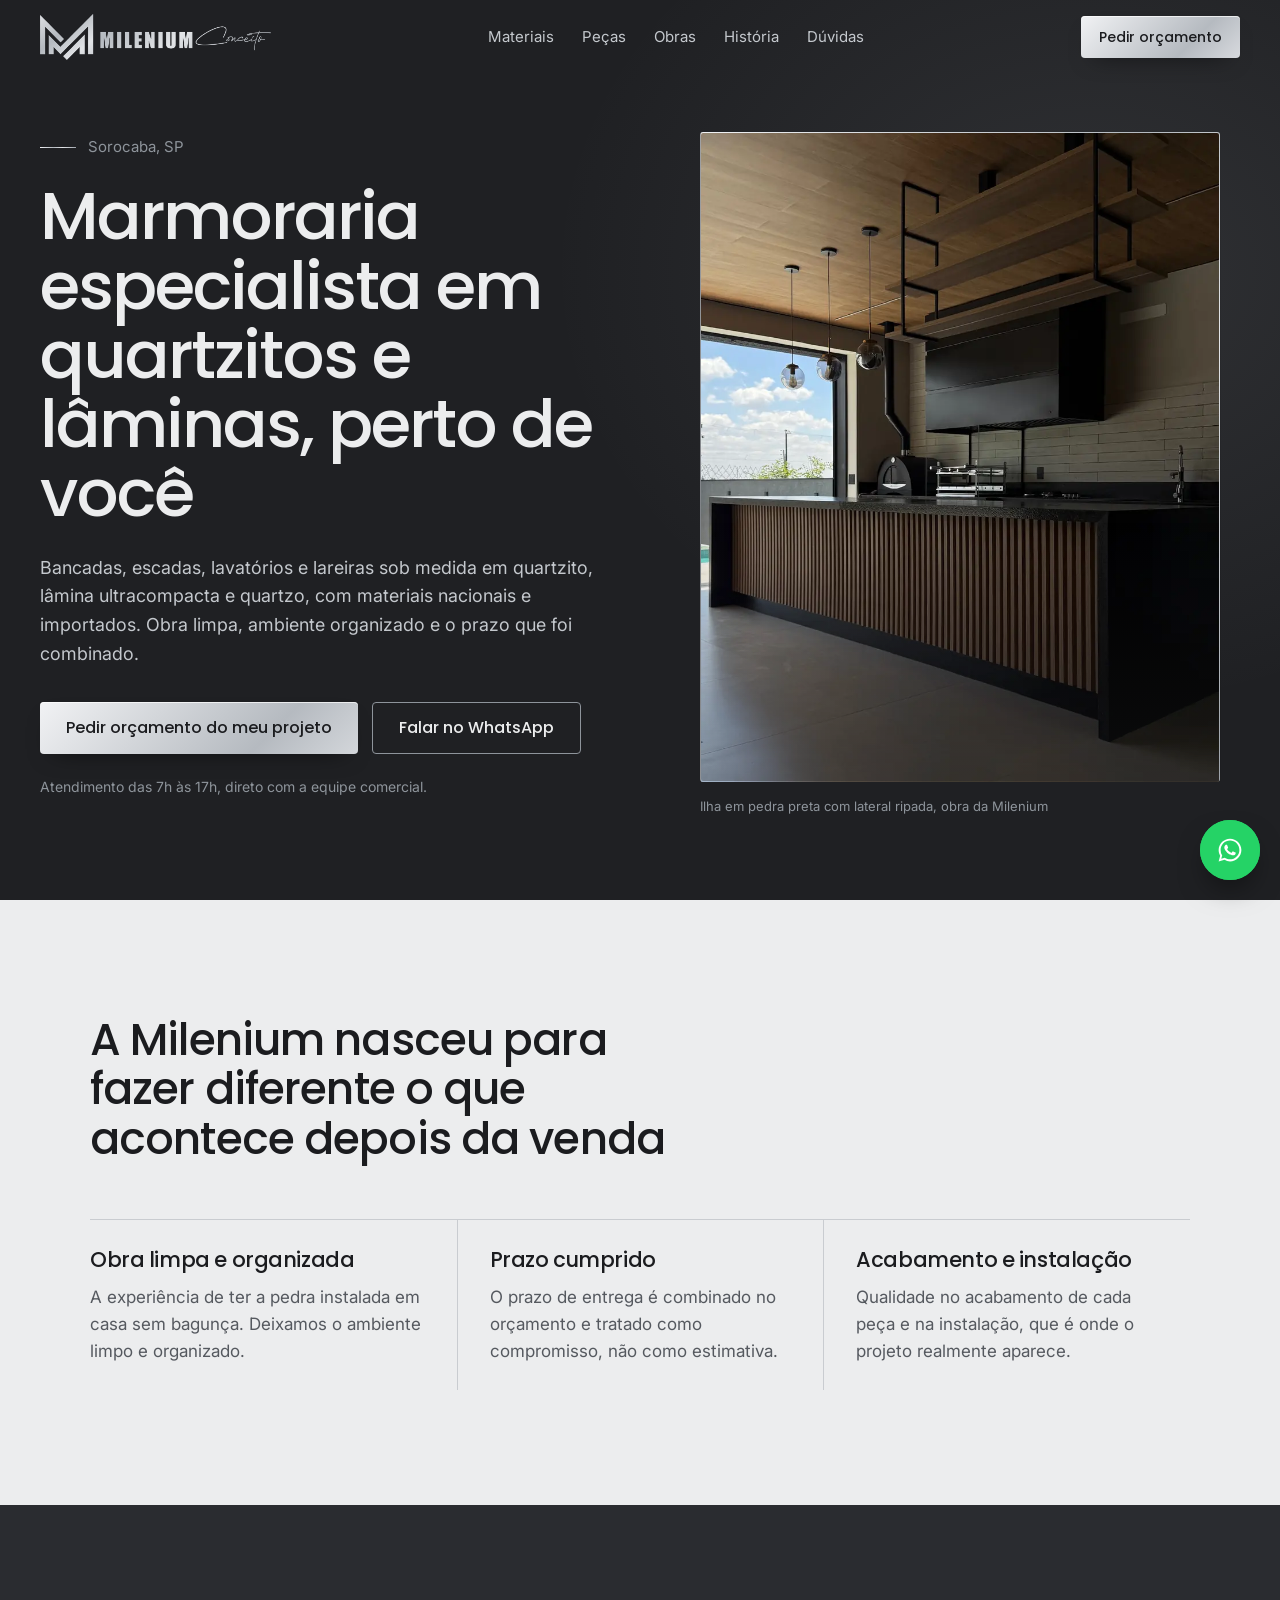
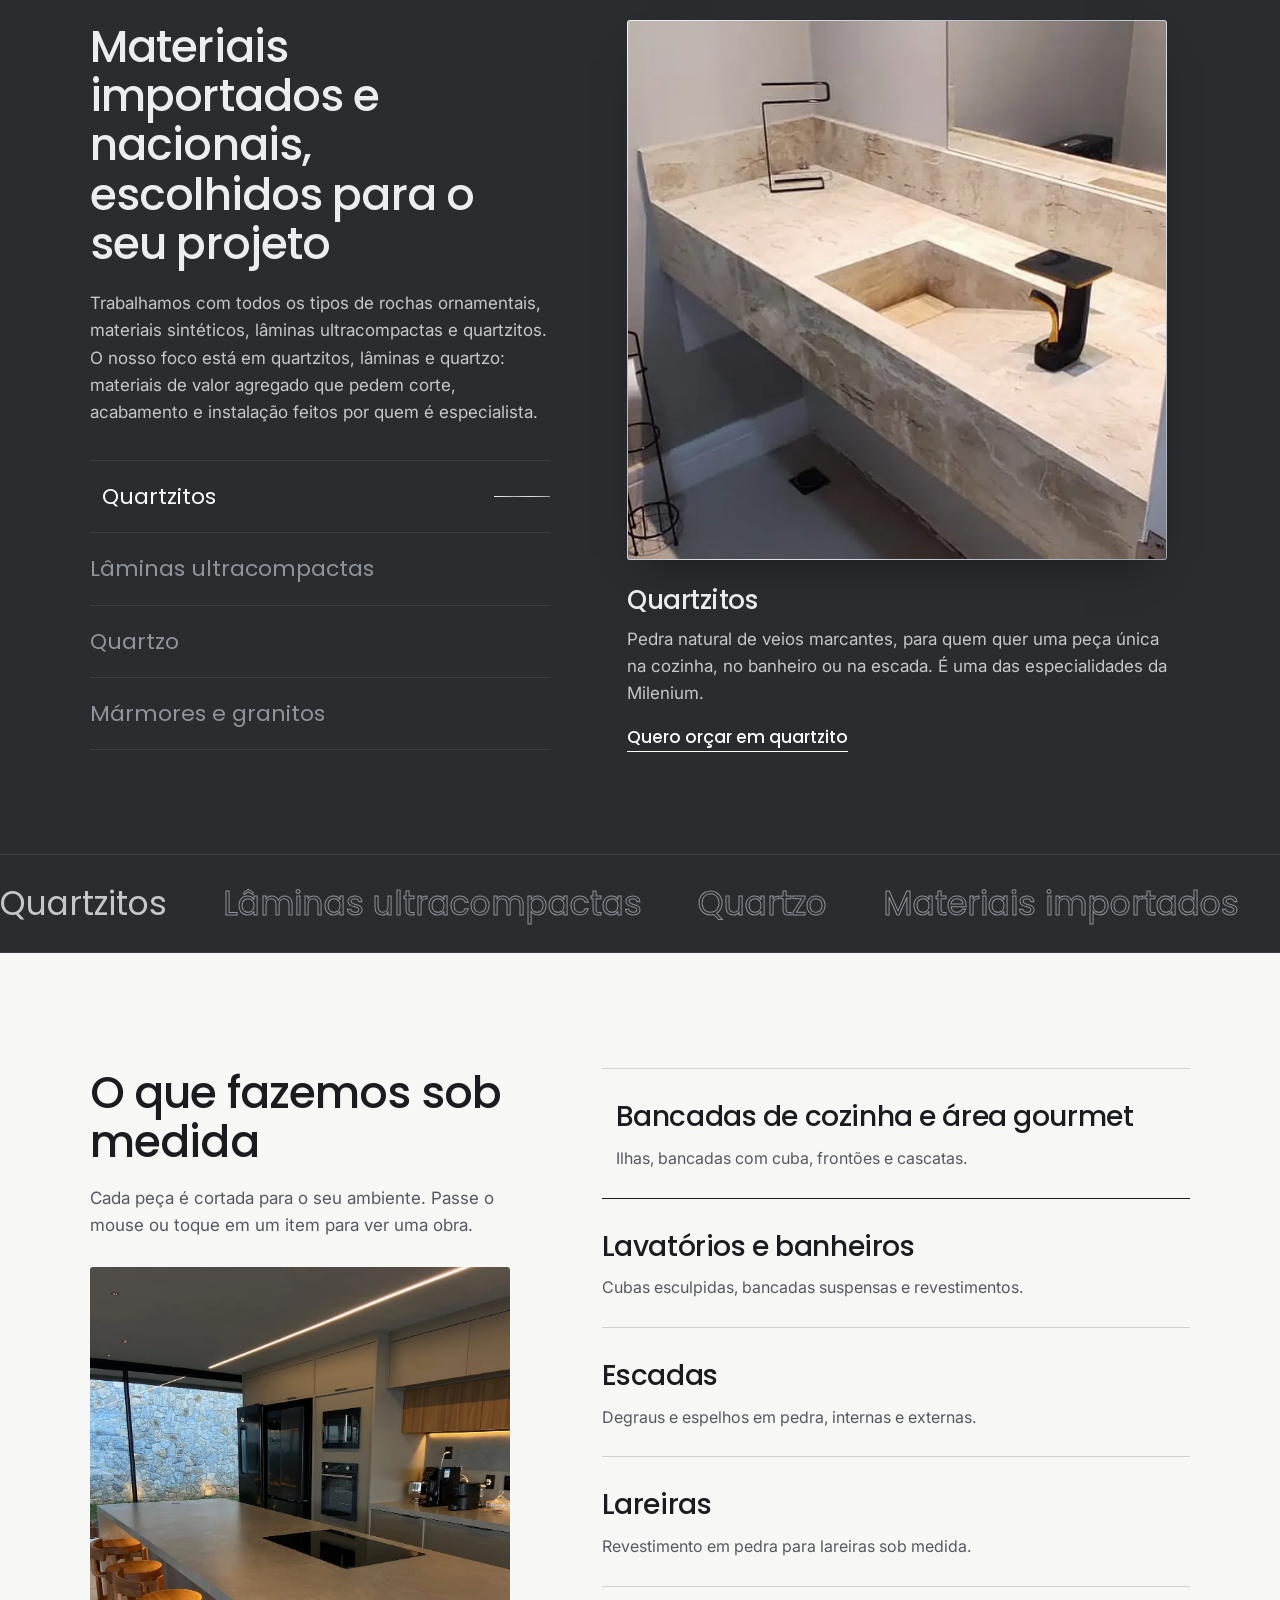
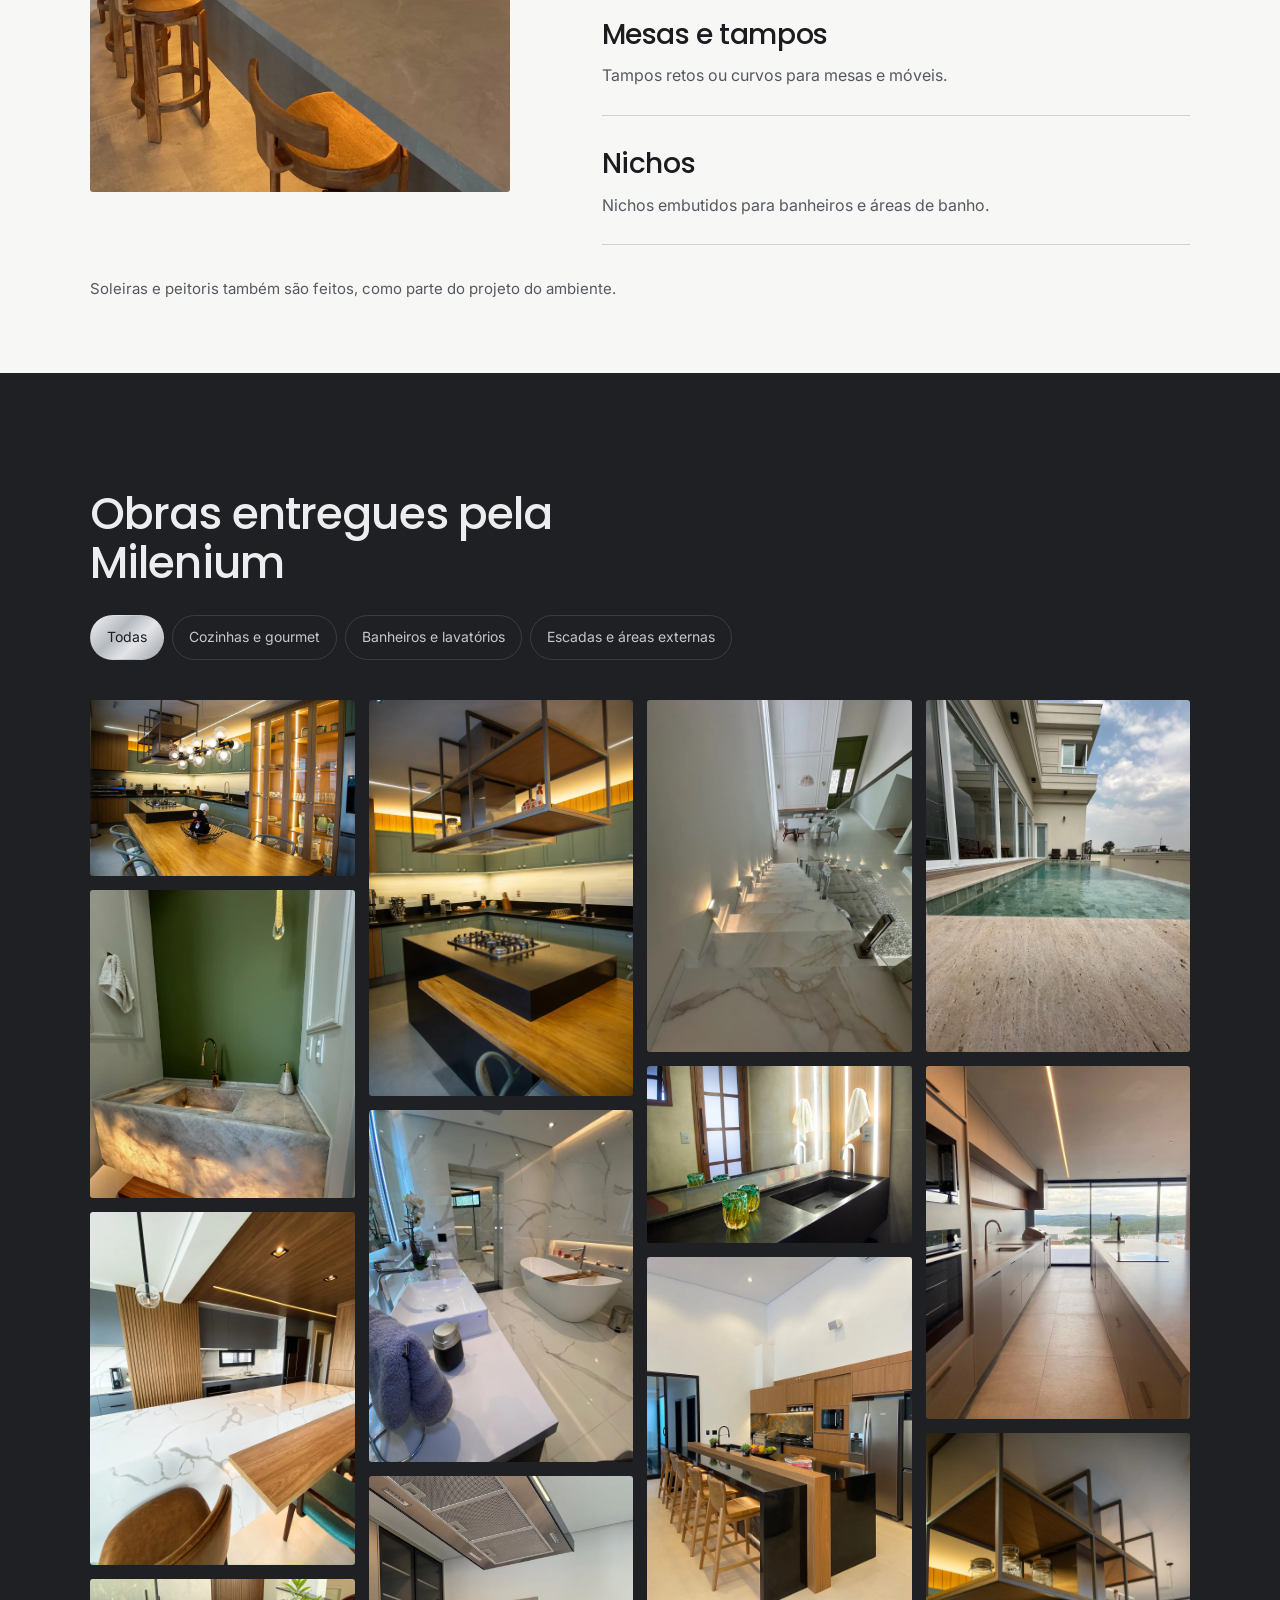
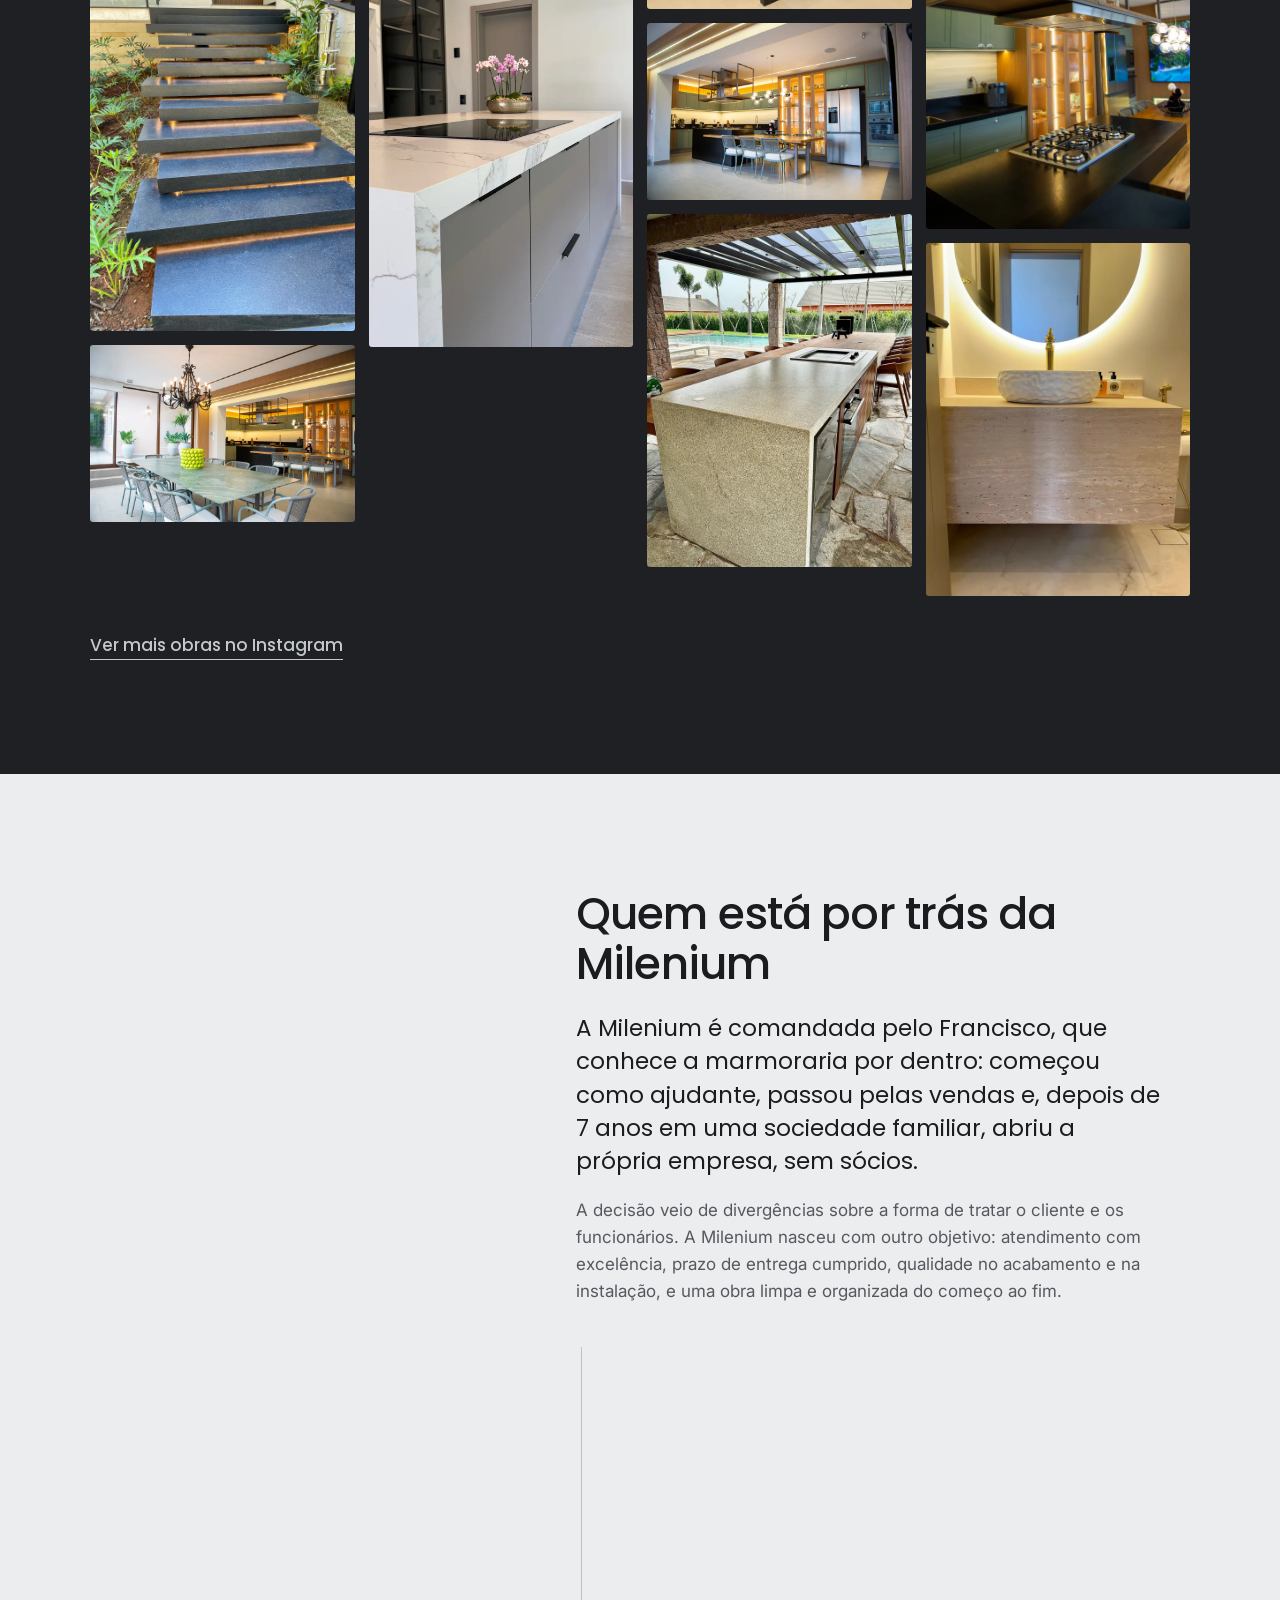
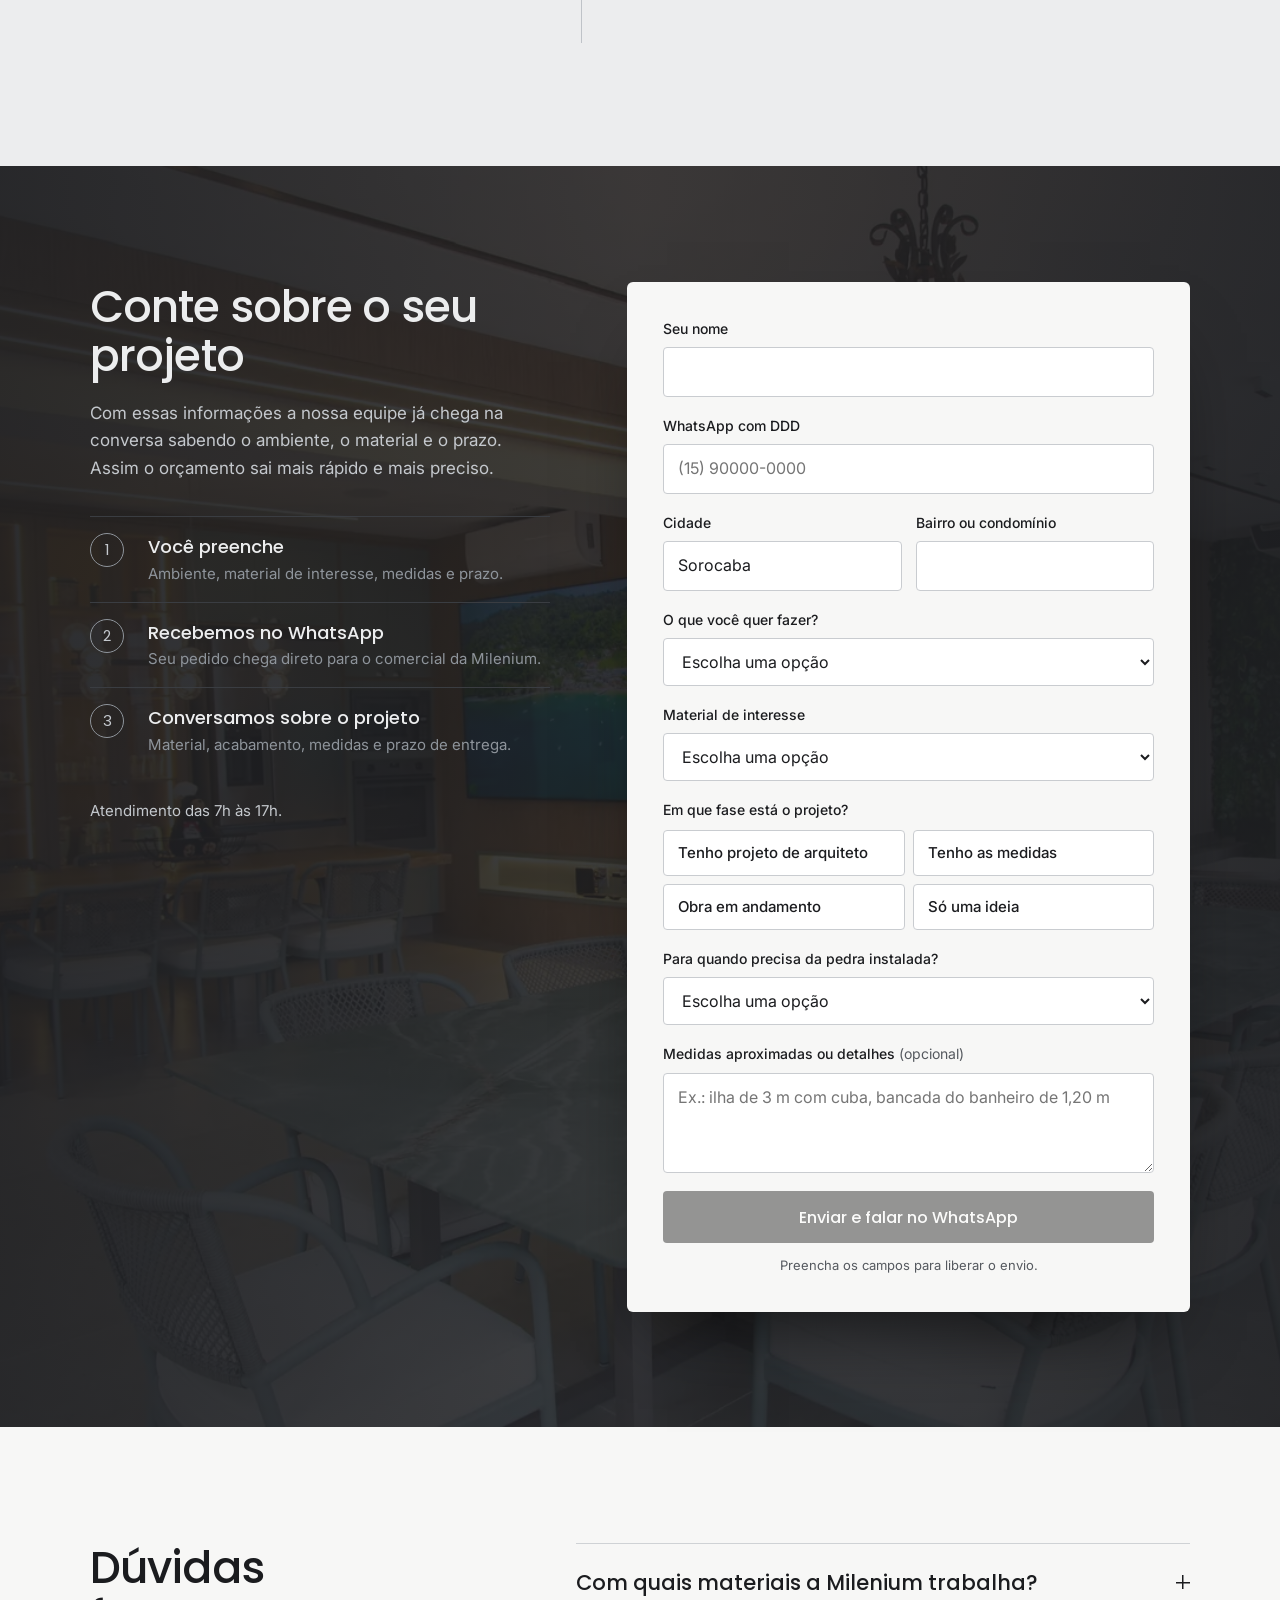
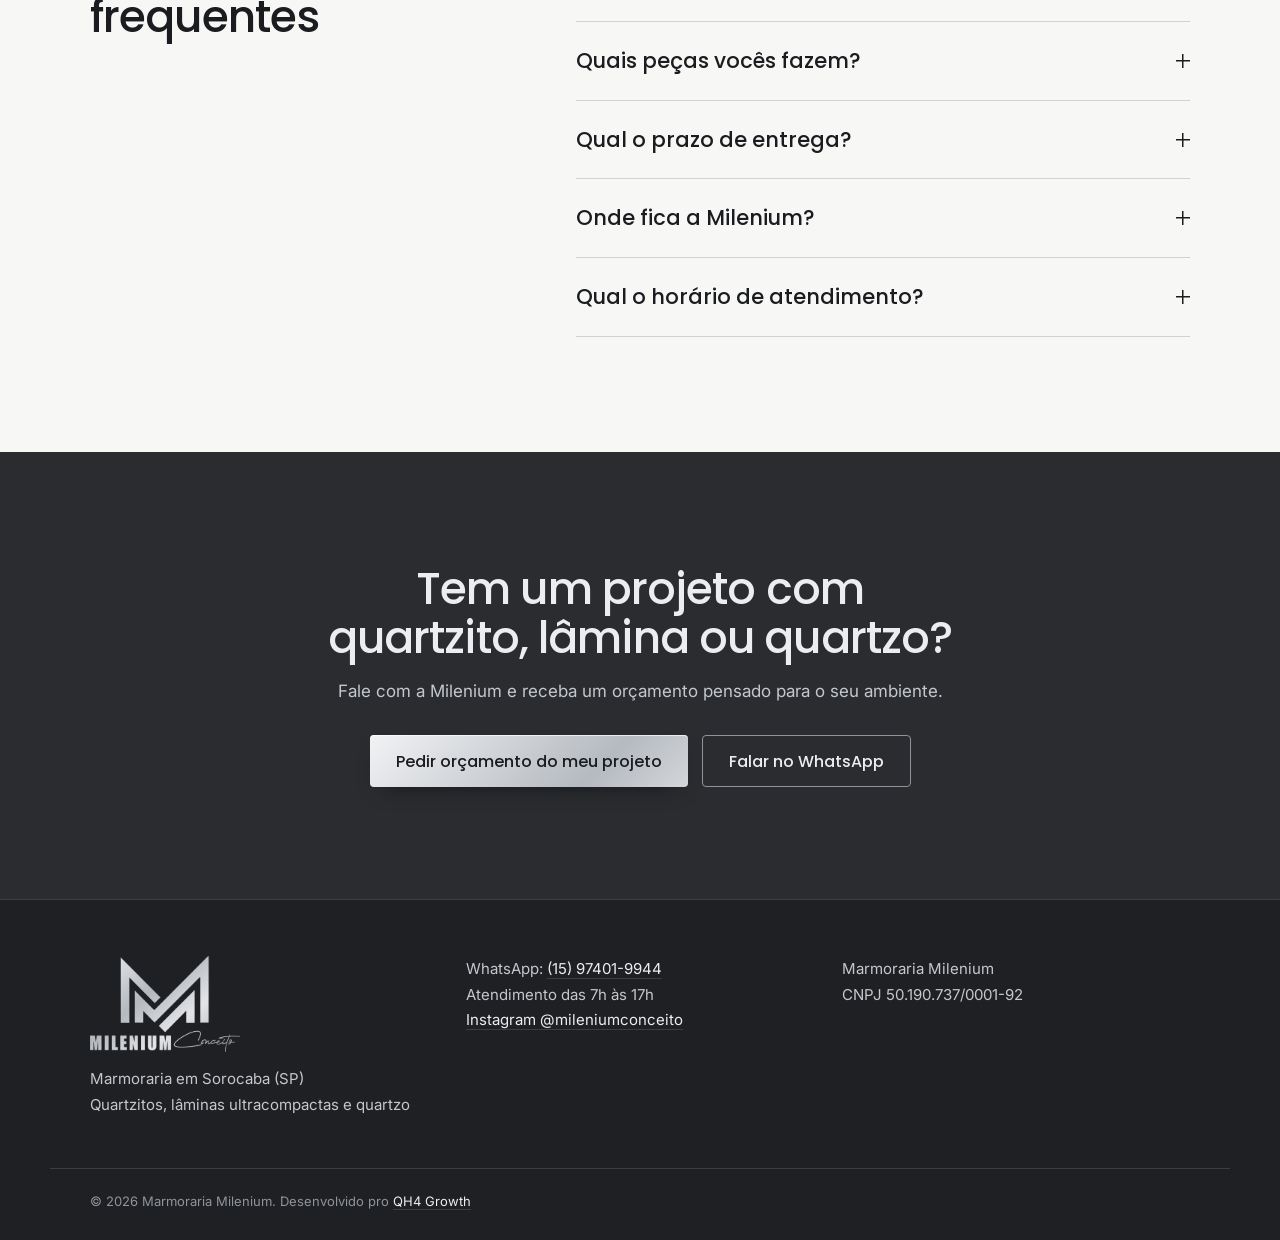
==== index.html @ b0630bf6 "Add files via upload" ====
<!doctype html>
<html lang="pt-BR">
<head>
<!-- [QH4 SLOT 1] GTM (head): cole aqui o snippet <script> do Google Tag Manager, o mais alto possível no <head> -->

<meta charset="utf-8">
<meta name="viewport" content="width=device-width, initial-scale=1">
<title>Marmoraria em Sorocaba | Quartzitos, Lâminas e Quartzo | Milenium</title>
<meta name="description" content="Marmoraria em Sorocaba especializada em quartzitos, lâminas ultracompactas e quartzo. Bancadas, escadas, lavatórios e lareiras sob medida, com materiais nacionais e importados. Peça seu orçamento.">
<meta name="robots" content="index, follow, max-image-preview:large">
<link rel="canonical" href="https://marmorariamilenium.com.br/">
<meta name="theme-color" content="#1F2023">

<!-- [QH4 SLOT 2] Verificações de domínio (Google Search Console, Meta Business etc.) -->

<meta property="og:type" content="website">
<meta property="og:locale" content="pt_BR">
<meta property="og:site_name" content="Marmoraria Milenium">
<meta property="og:title" content="Marmoraria Milenium | Quartzitos e lâminas em Sorocaba">
<meta property="og:description" content="Projetos sob medida em quartzito, lâmina ultracompacta e quartzo, com obra limpa e prazo cumprido. Peça seu orçamento.">
<meta property="og:url" content="https://marmorariamilenium.com.br/">
<meta property="og:image" content="https://marmorariamilenium.com.br/assets/img/og-milenium.jpg">
<meta property="og:image:width" content="1200">
<meta property="og:image:height" content="630">
<meta property="og:image:alt" content="Ilha de cozinha em pedra preta executada pela Marmoraria Milenium">
<meta name="twitter:card" content="summary_large_image">
<meta name="twitter:title" content="Marmoraria Milenium | Quartzitos e lâminas em Sorocaba">
<meta name="twitter:description" content="Projetos sob medida em quartzito, lâmina ultracompacta e quartzo. Peça seu orçamento.">
<meta name="twitter:image" content="https://marmorariamilenium.com.br/assets/img/og-milenium.jpg">

<link rel="icon" href="assets/img/favicon.png" type="image/png">
<link rel="apple-touch-icon" href="assets/img/icon-192.png">
<link rel="manifest" href="site.webmanifest">

<link rel="preload" as="image" href="assets/img/hero-ilha-ripada.webp" type="image/webp" fetchpriority="high">
<link rel="preconnect" href="https://fonts.googleapis.com">
<link rel="preconnect" href="https://fonts.gstatic.com" crossorigin>
<link href="https://fonts.googleapis.com/css2?family=Inter:wght@400;500;600&family=Poppins:wght@400;500;600&display=swap" rel="stylesheet">
<link rel="stylesheet" href="assets/css/style.css">
<script src="assets/js/tracking.js"></script>

<script type="application/ld+json">
{
  "@context": "https://schema.org",
  "@type": "HomeAndConstructionBusiness",
  "@id": "https://marmorariamilenium.com.br/#empresa",
  "name": "Marmoraria Milenium",
  "alternateName": "Milenium Conceito",
  "description": "Marmoraria em Sorocaba especializada em quartzitos, lâminas ultracompactas e quartzo. Bancadas, escadas, lareiras, lavatórios, mesas e nichos sob medida.",
  "url": "https://marmorariamilenium.com.br/",
  "image": "https://marmorariamilenium.com.br/assets/img/og-milenium.jpg",
  "telephone": "+55-15-97401-9944",
  "taxID": "50.190.737/0001-92",
  "founder": {"@type": "Person", "name": "Francisco Teixeira da Silva Filho"},
  "address": {"@type": "PostalAddress", "addressLocality": "Sorocaba", "addressRegion": "SP", "addressCountry": "BR"},
  "areaServed": {"@type": "City", "name": "Sorocaba"},
  "sameAs": ["https://www.instagram.com/mileniumconceito/"],
  "knowsAbout": ["Quartzito", "Lâmina ultracompacta", "Quartzo", "Mármore", "Granito", "Rochas ornamentais"]
}
</script>
<script type="application/ld+json">
{
  "@context": "https://schema.org",
  "@type": "FAQPage",
  "mainEntity": [
    {"@type": "Question", "name": "Com quais materiais a Milenium trabalha?", "acceptedAnswer": {"@type": "Answer", "text": "Com todos os tipos de rochas ornamentais, materiais sintéticos, lâminas ultracompactas e quartzitos, nacionais e importados. Nossa especialidade são quartzitos, lâminas e quartzo."}},
    {"@type": "Question", "name": "Quais peças vocês fazem?", "acceptedAnswer": {"@type": "Answer", "text": "Bancadas, escadas, lareiras, lavatórios, mesas, nichos, soleiras e peitoris, sempre sob medida para o projeto."}},
    {"@type": "Question", "name": "Qual o prazo de entrega?", "acceptedAnswer": {"@type": "Answer", "text": "O prazo depende do material escolhido e do tamanho do projeto. Ele é definido no orçamento e cumprir o prazo combinado é um compromisso da Milenium. Informe no formulário para quando você precisa da obra pronta."}},
    {"@type": "Question", "name": "Onde fica a Milenium?", "acceptedAnswer": {"@type": "Answer", "text": "Em Sorocaba (SP). Informe seu bairro e cidade no formulário para confirmarmos o atendimento."}},
    {"@type": "Question", "name": "Qual o horário de atendimento?", "acceptedAnswer": {"@type": "Answer", "text": "Atendemos das 7h às 17h, principalmente pelo WhatsApp."}}
  ]
}
</script>
</head>
<body>
<!-- [QH4 SLOT 5] GTM (noscript): cole aqui o <noscript> do Google Tag Manager, logo após a abertura do <body> -->

<a class="skip" href="#conteudo">Pular para o conteúdo</a>

<header class="topo" id="topo">
  <a href="#topo" class="marca" aria-label="Marmoraria Milenium, voltar ao início">
    <img src="assets/img/logo-horizontal-prata.png" width="900" height="179" alt="Milenium Conceito" class="marca-logo">
  </a>
  <nav class="menu" aria-label="Seções">
    <a href="#materiais">Materiais</a>
    <a href="#pecas">Peças</a>
    <a href="#obras">Obras</a>
    <a href="#historia">História</a>
    <a href="#faq">Dúvidas</a>
  </nav>
  <a href="#orcamento" class="btn btn-prata btn-sm">Pedir orçamento</a>
</header>

<main id="conteudo">

<!-- HERO -->
<section class="hero" aria-labelledby="hero-titulo">
  <div class="hero-texto">
    <p class="hero-local">Sorocaba, SP</p>
    <h1 id="hero-titulo" class="hero-titulo">Marmoraria especialista em quartzitos e lâminas, perto de você</h1>
    <p class="hero-lead">Bancadas, escadas, lavatórios e lareiras sob medida em quartzito, lâmina ultracompacta e quartzo, com materiais nacionais e importados. Obra limpa, ambiente organizado e o prazo que foi combinado.</p>
    <div class="hero-acoes">
      <a href="#orcamento" class="btn btn-prata">Pedir orçamento do meu projeto</a>
      <a href="#" class="btn btn-linha js-wa" data-wa-local="hero">Falar no WhatsApp</a>
    </div>
    <p class="hero-nota">Atendimento das 7h às 17h, direto com a equipe comercial.</p>
  </div>
  <figure class="hero-chapa" aria-hidden="false">
    <div class="chapa-moldura">
      <img src="assets/img/hero-ilha-ripada.webp" width="900" height="1600" alt="Ilha de cozinha em pedra preta com lateral ripada em madeira, executada pela Milenium" fetchpriority="high" class="js-parallax">
    </div>
    <figcaption>Ilha em pedra preta com lateral ripada, obra da Milenium</figcaption>
  </figure>
</section>

<!-- COMPROMISSOS -->
<section class="compromissos" aria-labelledby="comp-titulo">
  <div class="wrap">
    <h2 id="comp-titulo" class="titulo-sec">A Milenium nasceu para fazer diferente o que acontece depois da venda</h2>
    <ul class="comp-lista">
      <li class="reveal">
        <h3>Obra limpa e organizada</h3>
        <p>A experiência de ter a pedra instalada em casa sem bagunça. Deixamos o ambiente limpo e organizado.</p>
      </li>
      <li class="reveal">
        <h3>Prazo cumprido</h3>
        <p>O prazo de entrega é combinado no orçamento e tratado como compromisso, não como estimativa.</p>
      </li>
      <li class="reveal">
        <h3>Acabamento e instalação</h3>
        <p>Qualidade no acabamento de cada peça e na instalação, que é onde o projeto realmente aparece.</p>
      </li>
    </ul>
  </div>
</section>

<!-- MATERIAIS / MOSTRUÁRIO -->
<section class="materiais" id="materiais" aria-labelledby="mat-titulo">
  <div class="wrap mat-grid">
    <div class="mat-intro">
      <h2 id="mat-titulo" class="titulo-sec">Materiais importados e nacionais, escolhidos para o seu projeto</h2>
      <p>Trabalhamos com todos os tipos de rochas ornamentais, materiais sintéticos, lâminas ultracompactas e quartzitos. O nosso foco está em quartzitos, lâminas e quartzo: materiais de valor agregado que pedem corte, acabamento e instalação feitos por quem é especialista.</p>
      <div class="mat-abas" role="tablist" aria-label="Escolha um material">
        <button role="tab" id="aba-quartzito" aria-controls="painel-mat" aria-selected="true" data-mat="0">Quartzitos</button>
        <button role="tab" id="aba-lamina" aria-controls="painel-mat" aria-selected="false" data-mat="1" tabindex="-1">Lâminas ultracompactas</button>
        <button role="tab" id="aba-quartzo" aria-controls="painel-mat" aria-selected="false" data-mat="2" tabindex="-1">Quartzo</button>
        <button role="tab" id="aba-rochas" aria-controls="painel-mat" aria-selected="false" data-mat="3" tabindex="-1">Mármores e granitos</button>
      </div>
    </div>
    <div class="mat-painel" id="painel-mat" role="tabpanel" aria-labelledby="aba-quartzito" aria-live="polite">
      <div class="mat-amostra">
        <img src="assets/img/quartzito-bancada-esculpida.webp" width="640" height="640" alt="Bancada em quartzito com cuba esculpida na própria pedra" class="mat-img" loading="lazy">
      </div>
      <div class="mat-info">
        <h3 class="mat-nome">Quartzitos</h3>
        <p class="mat-desc">Pedra natural de veios marcantes, para quem quer uma peça única na cozinha, no banheiro ou na escada. É uma das especialidades da Milenium.</p>
        <a href="#orcamento" class="link-seta js-mat-cta" data-material="Quartzito">Quero orçar em quartzito</a>
      </div>
    </div>
  </div>
  <div class="faixa-materiais" aria-hidden="true">
    <div class="faixa-trilho">
      <span>Quartzitos</span><span>Lâminas ultracompactas</span><span>Quartzo</span><span>Materiais importados</span><span>Mármores</span><span>Granitos</span><span>Rochas ornamentais</span>
      <span>Quartzitos</span><span>Lâminas ultracompactas</span><span>Quartzo</span><span>Materiais importados</span><span>Mármores</span><span>Granitos</span><span>Rochas ornamentais</span>
    </div>
  </div>
</section>

<!-- PEÇAS -->
<section class="pecas" id="pecas" aria-labelledby="pecas-titulo">
  <div class="wrap pecas-grid">
    <div class="pecas-cabeca">
      <h2 id="pecas-titulo" class="titulo-sec">O que fazemos sob medida</h2>
      <p>Cada peça é cortada para o seu ambiente. Passe o mouse ou toque em um item para ver uma obra.</p>
      <figure class="pecas-preview" aria-hidden="true">
        <img src="assets/img/bancada-gourmet-lamina.webp" width="1200" height="1600" alt="" class="pecas-preview-img" loading="lazy">
      </figure>
    </div>
    <ul class="pecas-lista">
      <li><button class="peca" data-img="assets/img/bancada-gourmet-lamina.webp"><span class="peca-nome">Bancadas de cozinha e área gourmet</span><span class="peca-desc">Ilhas, bancadas com cuba, frontões e cascatas.</span></button></li>
      <li><button class="peca" data-img="assets/img/lavatorio-suspenso-espelho.webp"><span class="peca-nome">Lavatórios e banheiros</span><span class="peca-desc">Cubas esculpidas, bancadas suspensas e revestimentos.</span></button></li>
      <li><button class="peca" data-img="assets/img/escada-flutuante.webp"><span class="peca-nome">Escadas</span><span class="peca-desc">Degraus e espelhos em pedra, internas e externas.</span></button></li>
      <li><button class="peca" data-img="assets/img/granito-led.webp"><span class="peca-nome">Lareiras</span><span class="peca-desc">Revestimento em pedra para lareiras sob medida.</span></button></li>
      <li><button class="peca" data-img="assets/img/mesa-pedra-jantar.webp"><span class="peca-nome">Mesas e tampos</span><span class="peca-desc">Tampos retos ou curvos para mesas e móveis.</span></button></li>
      <li><button class="peca" data-img="assets/img/banheiro-nicho-banheira.webp"><span class="peca-nome">Nichos</span><span class="peca-desc">Nichos embutidos para banheiros e áreas de banho.</span></button></li>
    </ul>
  </div>
  <p class="wrap pecas-nota">Soleiras e peitoris também são feitos, como parte do projeto do ambiente.</p>
</section>

<!-- OBRAS / GALERIA -->
<section class="obras" id="obras" aria-labelledby="obras-titulo">
  <div class="wrap">
    <div class="obras-cabeca">
      <h2 id="obras-titulo" class="titulo-sec">Obras entregues pela Milenium</h2>
      <div class="filtros" role="group" aria-label="Filtrar obras por ambiente">
        <button class="filtro" aria-pressed="true" data-filtro="todas">Todas</button>
        <button class="filtro" aria-pressed="false" data-filtro="cozinha">Cozinhas e gourmet</button>
        <button class="filtro" aria-pressed="false" data-filtro="banheiro">Banheiros e lavatórios</button>
        <button class="filtro" aria-pressed="false" data-filtro="escada">Escadas e áreas externas</button>
      </div>
    </div>
    <div class="galeria">
      <figure class="obra" data-cat="cozinha"><img src="assets/img/cozinha-gourmet-iluminada.webp" width="1600" height="1068" alt="Cozinha gourmet com ilha em pedra preta e mesa de madeira" loading="lazy"></figure>
      <figure class="obra alta" data-cat="banheiro"><img src="assets/img/lavatorio-retroiluminado.webp" width="1375" height="1600" alt="Lavatório esculpido em pedra translúcida com iluminação por trás" loading="lazy"></figure>
      <figure class="obra alta" data-cat="cozinha"><img src="assets/img/ilha-calacatta.webp" width="1200" height="1600" alt="Ilha branca com veios cinza e acabamento em cascata" loading="lazy"></figure>
      <figure class="obra alta" data-cat="escada"><img src="assets/img/escada-flutuante.webp" width="1200" height="1600" alt="Escada externa de degraus em pedra preta com iluminação embutida" loading="lazy"></figure>
      <figure class="obra" data-cat="cozinha"><img src="assets/img/mesa-pedra-jantar.webp" width="1600" height="1068" alt="Mesa de jantar com tampo em pedra verde" loading="lazy"></figure>
      <figure class="obra alta" data-cat="cozinha"><img src="assets/img/ilha-cooktop-preta.webp" width="1068" height="1600" alt="Ilha preta com cooktop e banco em madeira" loading="lazy"></figure>
      <figure class="obra alta" data-cat="banheiro"><img src="assets/img/banheiro-banheira-lamina.webp" width="1200" height="1600" alt="Banheiro com bancada branca, cuba de apoio e banheira" loading="lazy"></figure>
      <figure class="obra alta" data-cat="cozinha"><img src="assets/img/lamina-ilha-cascata.webp" width="900" height="1600" alt="Ilha em lâmina com veios e cooktop" loading="lazy"></figure>
      <figure class="obra alta" data-cat="escada"><img src="assets/img/escada-iluminada.webp" width="1200" height="1600" alt="Escada interna em pedra clara com luzes na parede" loading="lazy"></figure>
      <figure class="obra" data-cat="banheiro"><img src="assets/img/cuba-esculpida-preta.webp" width="1600" height="1068" alt="Lavatório em pedra preta com cuba esculpida" loading="lazy"></figure>
      <figure class="obra alta" data-cat="cozinha"><img src="assets/img/ilha-preta-bar.webp" width="1200" height="1600" alt="Ilha preta com bancada de madeira e banquetas" loading="lazy"></figure>
      <figure class="obra" data-cat="cozinha"><img src="assets/img/cozinha-ampla-verde.webp" width="1600" height="1068" alt="Cozinha ampla com ilha preta e marcenaria verde" loading="lazy"></figure>
      <figure class="obra alta" data-cat="cozinha"><img src="assets/img/gourmet-externo-granito.webp" width="1200" height="1600" alt="Área gourmet externa com bancada em pedra clara" loading="lazy"></figure>
      <figure class="obra alta" data-cat="escada"><img src="assets/img/borda-piscina.webp" width="1200" height="1600" alt="Borda de piscina e deck em pedra" loading="lazy"></figure>
      <figure class="obra alta" data-cat="cozinha"><img src="assets/img/cozinha-linear-lamina.webp" width="1200" height="1600" alt="Cozinha linear com bancadas em lâmina e vista para fora" loading="lazy"></figure>
      <figure class="obra alta" data-cat="cozinha"><img src="assets/img/ilha-cooktop-coifa.webp" width="1068" height="1600" alt="Ilha preta com cooktop sob coifa suspensa" loading="lazy"></figure>
      <figure class="obra alta" data-cat="banheiro"><img src="assets/img/lavatorio-suspenso-espelho.webp" width="1200" height="1600" alt="Lavatório suspenso em pedra com espelho iluminado" loading="lazy"></figure>
    </div>
    <div class="obras-cta">
      <a href="https://www.instagram.com/mileniumconceito/" target="_blank" rel="noopener" class="link-seta">Ver mais obras no Instagram</a>
    </div>
  </div>
</section>

<!-- HISTÓRIA -->
<section class="historia" id="historia" aria-labelledby="hist-titulo">
  <div class="wrap hist-grid">
    <figure class="hist-foto reveal">
      <img src="assets/img/granito-led.webp" width="1200" height="1600" alt="Bancada em pedra escura iluminada por fita de LED" loading="lazy">
    </figure>
    <div class="hist-texto">
      <h2 id="hist-titulo" class="titulo-sec">Quem está por trás da Milenium</h2>
      <p class="hist-lead">A Milenium é comandada pelo Francisco, que conhece a marmoraria por dentro: começou como ajudante, passou pelas vendas e, depois de 7 anos em uma sociedade familiar, abriu a própria empresa, sem sócios.</p>
      <p>A decisão veio de divergências sobre a forma de tratar o cliente e os funcionários. A Milenium nasceu com outro objetivo: atendimento com excelência, prazo de entrega cumprido, qualidade no acabamento e na instalação, e uma obra limpa e organizada do começo ao fim.</p>
      <ol class="linha-tempo">
        <li class="reveal"><strong>Ajudante</strong><span>O primeiro contato com a pedra, no dia a dia da produção.</span></li>
        <li class="reveal"><strong>Vendas</strong><span>Atendendo clientes e entendendo o que eles esperam de uma marmoraria.</span></li>
        <li class="reveal"><strong>7 anos de sociedade familiar</strong><span>A experiência que mostrou o que precisava ser feito de outro jeito.</span></li>
        <li class="reveal"><strong>Milenium, há 3 anos e meio</strong><span>Empresa própria, com foco em projetos com quartzitos, lâminas e quartzo.</span></li>
      </ol>
    </div>
  </div>
</section>

<!-- ORÇAMENTO -->
<section class="orcamento" id="orcamento" aria-labelledby="orc-titulo">
  <div class="wrap orc-grid">
    <div class="orc-texto">
      <h2 id="orc-titulo" class="titulo-sec">Conte sobre o seu projeto</h2>
      <p>Com essas informações a nossa equipe já chega na conversa sabendo o ambiente, o material e o prazo. Assim o orçamento sai mais rápido e mais preciso.</p>
      <ol class="passos">
        <li><strong>Você preenche</strong><span>Ambiente, material de interesse, medidas e prazo.</span></li>
        <li><strong>Recebemos no WhatsApp</strong><span>Seu pedido chega direto para o comercial da Milenium.</span></li>
        <li><strong>Conversamos sobre o projeto</strong><span>Material, acabamento, medidas e prazo de entrega.</span></li>
      </ol>
      <p class="orc-horario">Atendimento das 7h às 17h.</p>
    </div>

    <form class="form" id="form-orcamento" novalidate>
      <div class="campo">
        <label for="f-nome">Seu nome</label>
        <input id="f-nome" name="nome" type="text" autocomplete="name" required minlength="2">
      </div>
      <div class="campo">
        <label for="f-whats">WhatsApp com DDD</label>
        <input id="f-whats" name="whatsapp" type="tel" autocomplete="tel" inputmode="tel" placeholder="(15) 90000-0000" required pattern="^\(?\d{2}\)?\s?9?\d{4}-?\d{4}$">
      </div>
      <div class="campo duplo">
        <div>
          <label for="f-cidade">Cidade</label>
          <input id="f-cidade" name="cidade" type="text" autocomplete="address-level2" required value="Sorocaba">
        </div>
        <div>
          <label for="f-bairro">Bairro ou condomínio</label>
          <input id="f-bairro" name="bairro" type="text" required>
        </div>
      </div>
      <div class="campo">
        <label for="f-ambiente">O que você quer fazer?</label>
        <select id="f-ambiente" name="ambiente" required>
          <option value="">Escolha uma opção</option>
          <option>Cozinha ou área gourmet</option>
          <option>Banheiros e lavatórios</option>
          <option>Escada</option>
          <option>Lareira</option>
          <option>Mesa ou tampo</option>
          <option>Vários ambientes da obra</option>
          <option>Só soleiras, peitoris ou peças pequenas</option>
        </select>
      </div>
      <div class="campo">
        <label for="f-material">Material de interesse</label>
        <select id="f-material" name="material" required>
          <option value="">Escolha uma opção</option>
          <option>Quartzito</option>
          <option>Lâmina ultracompacta</option>
          <option>Quartzo</option>
          <option>Mármore ou granito</option>
          <option>Ainda não sei, quero orientação</option>
        </select>
      </div>
      <fieldset class="campo">
        <legend>Em que fase está o projeto?</legend>
        <div class="opcoes">
          <label class="opcao"><input type="radio" name="fase" value="Tenho projeto de arquiteto ou designer" required><span>Tenho projeto de arquiteto</span></label>
          <label class="opcao"><input type="radio" name="fase" value="Tenho as medidas"><span>Tenho as medidas</span></label>
          <label class="opcao"><input type="radio" name="fase" value="Obra em andamento, sem medidas ainda"><span>Obra em andamento</span></label>
          <label class="opcao"><input type="radio" name="fase" value="Só uma ideia por enquanto"><span>Só uma ideia</span></label>
        </div>
      </fieldset>
      <div class="campo">
        <label for="f-prazo">Para quando precisa da pedra instalada?</label>
        <select id="f-prazo" name="prazo" required>
          <option value="">Escolha uma opção</option>
          <option>Em até 30 dias</option>
          <option>De 1 a 3 meses</option>
          <option>Mais de 3 meses</option>
          <option>Ainda sem data definida</option>
        </select>
      </div>
      <div class="campo">
        <label for="f-obs">Medidas aproximadas ou detalhes <span class="opc">(opcional)</span></label>
        <textarea id="f-obs" name="detalhes" rows="3" placeholder="Ex.: ilha de 3 m com cuba, bancada do banheiro de 1,20 m"></textarea>
      </div>
      <button type="submit" class="btn btn-prata btn-full" id="f-enviar" disabled>Enviar e falar no WhatsApp</button>
      <p class="form-ajuda" id="f-ajuda" role="status">Preencha os campos para liberar o envio.</p>
    </form>
  </div>
</section>

<!-- FAQ -->
<section class="faq" id="faq" aria-labelledby="faq-titulo">
  <div class="wrap faq-grid">
    <h2 id="faq-titulo" class="titulo-sec">Dúvidas frequentes</h2>
    <div class="faq-lista">
      <details>
        <summary>Com quais materiais a Milenium trabalha?</summary>
        <p>Com todos os tipos de rochas ornamentais, materiais sintéticos, lâminas ultracompactas e quartzitos, nacionais e importados. Nossa especialidade são quartzitos, lâminas e quartzo.</p>
      </details>
      <details>
        <summary>Quais peças vocês fazem?</summary>
        <p>Bancadas, escadas, lareiras, lavatórios, mesas, nichos, soleiras e peitoris, sempre sob medida para o projeto.</p>
      </details>
      <details>
        <summary>Qual o prazo de entrega?</summary>
        <p>O prazo depende do material escolhido e do tamanho do projeto. Ele é definido no orçamento e cumprir o prazo combinado é um compromisso da Milenium. Informe no formulário para quando você precisa da obra pronta.</p>
      </details>
      <details>
        <summary>Onde fica a Milenium?</summary>
        <p>Em Sorocaba (SP). Informe seu bairro e cidade no formulário para confirmarmos o atendimento.</p>
      </details>
      <details>
        <summary>Qual o horário de atendimento?</summary>
        <p>Atendemos das 7h às 17h, principalmente pelo WhatsApp.</p>
      </details>
    </div>
  </div>
</section>

<!-- CTA FINAL -->
<section class="cta-final" aria-labelledby="cta-titulo">
  <div class="wrap">
    <h2 id="cta-titulo">Tem um projeto com quartzito, lâmina ou quartzo?</h2>
    <p>Fale com a Milenium e receba um orçamento pensado para o seu ambiente.</p>
    <div class="hero-acoes centro">
      <a href="#orcamento" class="btn btn-prata">Pedir orçamento do meu projeto</a>
      <a href="#" class="btn btn-linha js-wa" data-wa-local="cta_final">Falar no WhatsApp</a>
    </div>
  </div>
</section>

</main>

<footer class="rodape">
  <div class="wrap rodape-grid">
    <div>
      <img src="assets/img/logo-milenium-prata.png" width="800" height="510" alt="Milenium Conceito" class="rodape-logo" loading="lazy">
      <p class="rodape-txt">Marmoraria em Sorocaba (SP)<br>Quartzitos, lâminas ultracompactas e quartzo</p>
    </div>
    <div>
      <p class="rodape-txt">WhatsApp: <a href="#" class="js-wa" data-wa-local="rodape">(15) 97401-9944</a><br>Atendimento das 7h às 17h<br><a href="https://www.instagram.com/mileniumconceito/" target="_blank" rel="noopener">Instagram @mileniumconceito</a></p>
    </div>
    <div>
      <p class="rodape-txt">Marmoraria Milenium<br>CNPJ 50.190.737/0001-92</p>
    </div>
  </div>
  <p class="wrap credito">© <span id="ano">2026</span> Marmoraria Milenium. Desenvolvido pro <a href="https://www.instagram.com/qh4growth/" target="_blank" rel="noopener">QH4 Growth</a></p>
</footer>

<a href="#" class="wa-flutuante js-wa" data-wa-local="flutuante" aria-label="Falar com a Milenium no WhatsApp">
  <svg viewBox="0 0 32 32" width="28" height="28" aria-hidden="true"><path fill="currentColor" d="M16.04 3C8.86 3 3.03 8.82 3.03 16c0 2.3.6 4.53 1.74 6.5L3 29l6.68-1.75A12.95 12.95 0 0 0 16.04 29C23.2 29 29 23.18 29 16S23.2 3 16.04 3Zm0 23.7c-2 0-3.95-.54-5.65-1.56l-.4-.24-3.96 1.04 1.06-3.86-.26-.4A10.66 10.66 0 0 1 5.3 16c0-5.92 4.82-10.73 10.74-10.73 5.9 0 10.7 4.81 10.7 10.73 0 5.92-4.8 10.7-10.7 10.7Zm5.88-8.03c-.32-.16-1.9-.94-2.2-1.04-.3-.11-.51-.16-.73.16-.21.32-.83 1.04-1.02 1.26-.19.21-.38.24-.7.08-.32-.16-1.36-.5-2.59-1.6-.96-.85-1.6-1.9-1.8-2.22-.18-.32-.02-.5.15-.65.14-.14.32-.38.48-.56.16-.19.21-.32.32-.54.1-.21.05-.4-.03-.56-.08-.16-.72-1.74-1-2.38-.26-.62-.52-.54-.72-.55h-.62c-.21 0-.56.08-.85.4-.3.32-1.12 1.1-1.12 2.66 0 1.57 1.15 3.09 1.3 3.3.17.21 2.26 3.45 5.47 4.84.77.33 1.36.53 1.83.68.77.24 1.47.21 2.02.13.62-.09 1.9-.78 2.17-1.53.27-.75.27-1.4.19-1.53-.08-.13-.29-.21-.61-.37Z"/></svg>
</a>

<script src="assets/js/main.js" defer></script>

<!-- [QH4 SLOT 3] Meta Pixel direto (somente se NÃO for disparar pelo GTM) -->
<!-- [QH4 SLOT 4] gtag Google Ads / GA4 direto (somente se NÃO for usar o GTM) -->
<!-- [QH4 SLOT 6] Scripts de terceiros (chat, heatmap etc.), sempre antes do </body> -->
</body>
</html>
---- assets/css/style.css ----
/* Marmoraria Milenium | LP QH4 Growth
   Paleta: preto e prata (briefing), fundo mesclado.
   Tipografia: Poppins (títulos) + Inter (corpo), padrão QH4 quando o cliente não define fonte. */

:root{
  --carvao:#1F2023;      /* fundo escuro principal, grafite e não preto absoluto */
  --grafite:#2A2C30;     /* fundo escuro secundário */
  --pedra:#3A3D42;       /* linhas e bordas no escuro */
  --prata:#C4C8CD;       /* prata de texto e detalhes */
  --prata-esc:#8E949B;   /* prata apagada */
  --nevoa:#ECEDEE;       /* fundo claro principal */
  --giz:#F7F7F6;         /* fundo claro secundário */
  --tinta:#1B1C1F;       /* texto no claro */
  --tinta-2:#55595F;     /* texto secundário no claro */
  --metal:linear-gradient(135deg,#F1F2F4 0%,#B5BAC0 38%,#E3E5E8 62%,#9DA3AA 100%);
  --raio:4px;
  --sombra:0 18px 40px -22px rgba(0,0,0,.55);
  --f-tit:"Poppins",system-ui,sans-serif;
  --f-txt:"Inter",system-ui,sans-serif;
  --wrap:1180px;
  --gutter:clamp(16px,4vw,40px);
}

*,*::before,*::after{box-sizing:border-box}
html{scroll-behavior:smooth;-webkit-text-size-adjust:100%}
body{margin:0;font-family:var(--f-txt);font-size:17px;line-height:1.6;color:var(--tinta);background:var(--nevoa);-webkit-font-smoothing:antialiased;overflow-x:hidden}
img{max-width:100%;height:auto;display:block}
a{color:inherit}
button{font:inherit;color:inherit;cursor:pointer}
h1,h2,h3{font-family:var(--f-tit);font-weight:500;line-height:1.12;margin:0;letter-spacing:-.02em}
p{margin:0 0 1em}
:focus-visible{outline:2px solid #9DA3AA;outline-offset:3px;border-radius:2px}
.skip{position:absolute;left:-999px;top:8px;background:#fff;color:#000;padding:8px 14px;z-index:100}
.skip:focus{left:8px}
.wrap{max-width:var(--wrap);margin:0 auto;padding:0 var(--gutter)}
.titulo-sec{font-size:clamp(28px,3.6vw,44px);max-width:20ch}

/* Botões */
.btn{display:inline-flex;align-items:center;justify-content:center;gap:10px;min-height:52px;padding:0 26px;border-radius:var(--raio);font-family:var(--f-tit);font-weight:500;font-size:16px;text-decoration:none;border:0;transition:transform .25s ease,box-shadow .25s ease,background-position .6s ease,color .25s,border-color .25s}
.btn-prata{background:var(--metal);background-size:200% 100%;background-position:0 0;color:var(--tinta);box-shadow:inset 0 1px 0 rgba(255,255,255,.7),0 10px 24px -14px rgba(0,0,0,.7)}
.btn-prata:hover{background-position:100% 0;transform:translateY(-2px)}
.btn-prata:active{transform:translateY(0)}
.btn-prata:disabled{opacity:.45;cursor:not-allowed;transform:none;filter:grayscale(1)}
.btn-linha{border:1px solid var(--prata-esc);color:var(--nevoa);background:transparent}
.btn-linha:hover{border-color:var(--prata);background:rgba(255,255,255,.05);transform:translateY(-2px)}
.btn-sm{min-height:42px;padding:0 18px;font-size:14px}
.btn-full{width:100%}
.link-seta{font-family:var(--f-tit);font-weight:500;text-decoration:none;border-bottom:1px solid currentColor;padding-bottom:2px;transition:opacity .2s}
.link-seta:hover{opacity:.7}

/* Topo */
.topo{position:fixed;inset:0 0 auto 0;z-index:50;display:flex;align-items:center;justify-content:space-between;gap:24px;padding:14px var(--gutter);color:var(--nevoa);transition:background .35s,padding .35s,box-shadow .35s}
.topo.rolou{background:rgba(31,32,35,.92);backdrop-filter:blur(10px);-webkit-backdrop-filter:blur(10px);padding-top:10px;padding-bottom:10px;box-shadow:0 1px 0 var(--pedra)}
.marca{display:flex;flex-direction:column;line-height:1;text-decoration:none}
.marca-logo{height:46px;width:auto;transition:height .35s}
.topo.rolou .marca-logo{height:38px}
.rodape-logo{width:150px;height:auto;margin-bottom:14px}
.pagina-simples .logo-simples{width:180px;height:auto;margin:0 auto}
.marca-nome{font-family:var(--f-tit);font-weight:600;font-size:22px;letter-spacing:.04em;background:var(--metal);-webkit-background-clip:text;background-clip:text;color:transparent;margin:0}
.marca-sub{font-size:12px;color:var(--prata-esc);letter-spacing:.08em;margin-top:3px}
.menu{display:flex;gap:28px}
.menu a{text-decoration:none;font-size:15px;color:var(--prata);transition:color .2s}
.menu a:hover{color:#fff}
@media (max-width:900px){.menu{display:none}}

/* Hero */
.hero{position:relative;background:var(--carvao);color:var(--nevoa);min-height:100svh;display:grid;grid-template-columns:minmax(0,1.05fr) minmax(0,.95fr);align-items:center;gap:clamp(24px,5vw,72px);padding:120px var(--gutter) 72px;max-width:none;overflow:hidden}
.hero::before{content:"";position:absolute;inset:0;background:radial-gradient(60% 70% at 85% 30%,rgba(196,200,205,.10),transparent 70%);pointer-events:none}
.hero-texto{position:relative;max-width:620px;justify-self:end;width:100%}
.hero-local{color:var(--prata-esc);font-size:15px;margin-bottom:22px;display:flex;align-items:center;gap:12px}
.hero-local::before{content:"";width:36px;height:1px;background:var(--metal)}
.hero-titulo{font-size:clamp(36px,5.2vw,68px);font-weight:500;line-height:1.04;letter-spacing:-.03em;margin-bottom:26px;max-width:15ch}
.hero-lead{font-size:clamp(17px,1.4vw,19px);color:var(--prata);max-width:52ch;margin-bottom:34px}
.hero-acoes{display:flex;flex-wrap:wrap;gap:14px}
.hero-acoes.centro{justify-content:center}
.hero-nota{font-size:14px;color:var(--prata-esc);margin-top:22px}
.hero-chapa{position:relative;margin:0;justify-self:start;width:min(100%,520px)}
.chapa-moldura{position:relative;aspect-ratio:4/5;border-radius:3px;overflow:hidden;padding:1px;background:var(--metal);box-shadow:0 40px 80px -40px rgba(0,0,0,.9)}
.chapa-moldura img{width:100%;height:112%;object-fit:cover;border-radius:2px;will-change:transform}
.chapa-moldura::after{content:"";position:absolute;inset:1px;border-radius:2px;background:linear-gradient(180deg,transparent 60%,rgba(31,32,35,.35));pointer-events:none}
.hero-chapa figcaption{font-size:13px;color:var(--prata-esc);margin-top:14px}
/* entrada orquestrada: a chapa sobe e revela de baixo pra cima, o texto vem logo depois */
.js .hero-chapa .chapa-moldura{clip-path:inset(100% 0 0 0);transition:clip-path 1.3s cubic-bezier(.7,0,.2,1)}
.js .hero-texto > *{opacity:0;transform:translateY(18px);transition:opacity .8s ease,transform .8s ease}
.js .carregou .hero-chapa .chapa-moldura{clip-path:inset(0 0 0 0)}
.js .carregou .hero-texto > *{opacity:1;transform:none}
.js .carregou .hero-texto > *:nth-child(2){transition-delay:.35s}
.js .carregou .hero-texto > *:nth-child(3){transition-delay:.5s}
.js .carregou .hero-texto > *:nth-child(4){transition-delay:.65s}
.js .carregou .hero-texto > *:nth-child(5){transition-delay:.8s}
@media (max-width:900px){
  .hero{grid-template-columns:1fr;padding-top:104px;min-height:auto}
  .hero-texto{justify-self:start}
  .hero-chapa{width:100%;justify-self:stretch}
  .chapa-moldura{aspect-ratio:5/4}
}

/* Reveal genérico ao rolar */
.js .reveal{opacity:0;transform:translateY(22px);transition:opacity .8s ease,transform .8s ease}
.js .reveal.visivel{opacity:1;transform:none}

/* Compromissos (claro) */
.compromissos{background:var(--nevoa);padding:clamp(72px,9vw,120px) 0}
.comp-lista{list-style:none;margin:56px 0 0;padding:0;display:grid;grid-template-columns:repeat(3,1fr);border-top:1px solid #C9CCD0}
.comp-lista li{padding:28px 32px 8px 0}
.comp-lista li + li{padding-left:32px;border-left:1px solid #C9CCD0}
.comp-lista h3{font-size:21px;margin-bottom:12px}
.comp-lista p{color:var(--tinta-2);max-width:34ch}
.js .comp-lista li.reveal:nth-child(2){transition-delay:.12s}
.js .comp-lista li.reveal:nth-child(3){transition-delay:.24s}
@media (max-width:760px){
  .comp-lista{grid-template-columns:1fr}
  .comp-lista li,.comp-lista li + li{padding:24px 0;border-left:0;border-bottom:1px solid #C9CCD0}
}

/* Materiais (escuro) */
.materiais{background:var(--grafite);color:var(--nevoa);padding:clamp(72px,9vw,120px) 0 0;overflow:hidden}
.mat-grid{display:grid;grid-template-columns:minmax(0,.9fr) minmax(0,1.1fr);gap:clamp(32px,6vw,80px);align-items:center}
.mat-intro p{color:var(--prata);max-width:50ch;margin-top:22px}
.mat-abas{display:flex;flex-direction:column;margin-top:34px;border-top:1px solid var(--pedra)}
.mat-abas button{all:unset;cursor:pointer;display:flex;justify-content:space-between;align-items:center;padding:18px 0;border-bottom:1px solid var(--pedra);font-family:var(--f-tit);font-size:clamp(18px,1.8vw,22px);color:var(--prata-esc);transition:color .3s,padding .3s}
.mat-abas button::after{content:"";width:0;height:1px;background:var(--metal);transition:width .4s ease}
.mat-abas button:hover{color:var(--prata)}
.mat-abas button[aria-selected="true"]{color:#fff;padding-left:12px}
.mat-abas button[aria-selected="true"]::after{width:56px}
.mat-abas button:focus-visible{outline:2px solid var(--prata);outline-offset:2px}
.mat-painel{display:grid;grid-template-columns:1fr;gap:26px}
.mat-amostra{position:relative;aspect-ratio:1/1;max-width:540px;width:100%;padding:1px;background:var(--metal);border-radius:3px;box-shadow:var(--sombra);overflow:hidden}
.mat-amostra img{width:100%;height:100%;object-fit:cover;border-radius:2px;transition:opacity .45s ease,transform 1.2s ease}
.mat-amostra img.trocando{opacity:0;transform:scale(1.04)}
.mat-info{max-width:540px}
.mat-nome{font-size:26px;margin-bottom:10px}
.mat-desc{color:var(--prata);min-height:3.2em}
.mat-info .link-seta{color:#fff}
@media (max-width:900px){.mat-grid{grid-template-columns:1fr}}
.faixa-materiais{margin-top:clamp(64px,8vw,104px);border-top:1px solid var(--pedra);border-bottom:1px solid var(--pedra);padding:22px 0;overflow:hidden}
.faixa-trilho{display:flex;gap:56px;width:max-content;animation:faixa 42s linear infinite}
.faixa-trilho span{font-family:var(--f-tit);font-size:clamp(22px,2.6vw,34px);color:transparent;-webkit-text-stroke:1px var(--prata-esc);white-space:nowrap}
.faixa-trilho span:nth-child(4n+1){color:var(--prata);-webkit-text-stroke:0}
@keyframes faixa{to{transform:translateX(-50%)}}

/* Peças (claro) */
.pecas{background:var(--giz);padding:clamp(72px,9vw,120px) 0 clamp(48px,6vw,72px)}
.pecas-grid{display:grid;grid-template-columns:minmax(0,.85fr) minmax(0,1.15fr);gap:clamp(32px,6vw,80px);align-items:start}
.pecas-cabeca{position:sticky;top:96px}
.pecas-cabeca > p{color:var(--tinta-2);margin-top:18px;max-width:40ch}
.pecas-preview{margin:28px 0 0;aspect-ratio:4/5;max-width:420px;overflow:hidden;border-radius:3px;background:#d9dbde}
.pecas-preview img{width:100%;height:100%;object-fit:cover;transition:opacity .35s ease,transform .8s ease}
.pecas-preview img.trocando{opacity:0;transform:scale(1.03)}
.pecas-lista{list-style:none;margin:0;padding:0;border-top:1px solid #CFD2D5}
.peca{all:unset;box-sizing:border-box;cursor:pointer;display:grid;grid-template-columns:1fr;gap:6px;width:100%;padding:26px 8px 26px 0;border-bottom:1px solid #CFD2D5;position:relative;transition:padding .35s ease}
.peca::before{content:"";position:absolute;left:0;bottom:-1px;height:1px;width:0;background:var(--tinta);transition:width .5s ease}
.peca-nome{font-family:var(--f-tit);font-weight:500;font-size:clamp(21px,2.2vw,28px);letter-spacing:-.015em}
.peca-desc{color:var(--tinta-2);font-size:16px}
.peca:hover,.peca.ativa{padding-left:14px}
.peca:hover::before,.peca.ativa::before{width:100%}
.peca:focus-visible{outline:2px solid var(--tinta);outline-offset:2px}
.pecas-nota{color:var(--tinta-2);font-size:15px;margin-top:32px}
@media (max-width:900px){
  .pecas-grid{grid-template-columns:1fr}
  .pecas-cabeca{position:static}
  .pecas-preview{max-width:none;aspect-ratio:16/10}
}

/* Obras (escuro) */
.obras{background:var(--carvao);color:var(--nevoa);padding:clamp(72px,9vw,120px) 0}
.obras-cabeca{display:flex;justify-content:space-between;align-items:end;gap:28px;flex-wrap:wrap;margin-bottom:40px}
.filtros{display:flex;flex-wrap:wrap;gap:8px}
.filtro{border:1px solid var(--pedra);background:transparent;color:var(--prata);padding:10px 16px;border-radius:999px;font-size:14px;transition:all .25s}
.filtro:hover{border-color:var(--prata-esc);color:#fff}
.filtro[aria-pressed="true"]{background:var(--metal);color:var(--tinta);border-color:transparent}
.galeria{columns:4 240px;column-gap:14px}
.obra{margin:0 0 14px;break-inside:avoid;overflow:hidden;border-radius:3px;background:var(--grafite);transition:opacity .4s ease,transform .4s ease}
.obra img{width:100%;transition:transform 1s ease,filter .5s}
.obra:hover img{transform:scale(1.04)}
.obra.oculta{display:none}
@media (max-width:600px){.galeria{columns:2;column-gap:10px}.obra{margin-bottom:10px}}
.obras-cta{margin-top:36px;color:var(--prata)}

/* História (claro) */
.historia{background:var(--nevoa);padding:clamp(72px,9vw,120px) 0}
.hist-grid{display:grid;grid-template-columns:minmax(0,.8fr) minmax(0,1.2fr);gap:clamp(32px,6vw,80px);align-items:center}
.hist-foto{margin:0;border-radius:3px;overflow:hidden;aspect-ratio:3/4;max-height:640px}
.hist-foto img{width:100%;height:100%;object-fit:cover}
.hist-lead{font-family:var(--f-tit);font-size:clamp(19px,1.8vw,23px);line-height:1.45;margin:24px 0 18px;max-width:42ch}
.hist-texto > p:not(.hist-lead){color:var(--tinta-2);max-width:58ch}
.linha-tempo{list-style:none;counter-reset:etapa;margin:34px 0 0;padding:0;position:relative}
.linha-tempo::before{content:"";position:absolute;left:5px;top:8px;bottom:8px;width:1px;background:#BFC3C8}
.linha-tempo li{position:relative;padding:0 0 22px 32px}
.linha-tempo li::before{content:"";position:absolute;left:0;top:7px;width:11px;height:11px;border-radius:50%;background:var(--nevoa);border:1px solid var(--tinta-2)}
.linha-tempo li:last-child::before{background:var(--tinta);border-color:var(--tinta)}
.linha-tempo strong{display:block;font-family:var(--f-tit);font-weight:500;font-size:18px}
.linha-tempo span{color:var(--tinta-2);font-size:15px}
.js .linha-tempo li.reveal:nth-child(2){transition-delay:.1s}
.js .linha-tempo li.reveal:nth-child(3){transition-delay:.2s}
.js .linha-tempo li.reveal:nth-child(4){transition-delay:.3s}
@media (max-width:900px){.hist-grid{grid-template-columns:1fr}.hist-foto{aspect-ratio:16/10}}

/* Orçamento (escuro com foto) */
.orcamento{position:relative;background:var(--carvao);color:var(--nevoa);padding:clamp(72px,9vw,120px) 0;isolation:isolate}
.orcamento::before{content:"";position:absolute;inset:0;z-index:-1;background:linear-gradient(90deg,rgba(31,32,35,.94) 0%,rgba(31,32,35,.86) 50%,rgba(31,32,35,.94) 100%),url("../img/cozinha-gourmet-ampla.webp") center/cover no-repeat}
.orc-grid{display:grid;grid-template-columns:minmax(0,.9fr) minmax(0,1.1fr);gap:clamp(32px,6vw,80px);align-items:start}
.orc-texto > p{color:var(--prata);max-width:46ch;margin-top:20px}
.passos{list-style:none;counter-reset:p;margin:34px 0 26px;padding:0}
.passos li{counter-increment:p;display:grid;grid-template-columns:44px 1fr;column-gap:14px;padding:16px 0;border-top:1px solid var(--pedra)}
.passos li::before{content:counter(p);grid-row:span 2;width:34px;height:34px;border-radius:50%;display:grid;place-items:center;border:1px solid var(--prata-esc);font-family:var(--f-tit);font-size:15px;color:var(--prata)}
.passos strong{font-family:var(--f-tit);font-weight:500;font-size:18px}
.passos span{color:var(--prata-esc);font-size:15px}
.orc-horario{color:var(--prata-esc);font-size:15px}
@media (max-width:900px){.orc-grid{grid-template-columns:1fr}}

.form{background:var(--giz);color:var(--tinta);border-radius:6px;padding:clamp(22px,3vw,36px);box-shadow:0 40px 80px -40px rgba(0,0,0,.8);display:grid;gap:18px}
.campo{display:grid;gap:7px;border:0;margin:0;padding:0;min-width:0}
.campo.duplo{grid-template-columns:1fr 1fr;gap:14px}
.campo.duplo > div{display:grid;gap:7px;min-width:0}
@media (max-width:520px){.campo.duplo{grid-template-columns:1fr}}
.campo label,.campo legend{font-size:14px;font-weight:500;color:var(--tinta)}
.campo legend{margin-bottom:8px;padding:0}
.opc{color:var(--tinta-2);font-weight:400}
.form input[type=text],.form input[type=tel],.form select,.form textarea{width:100%;min-height:48px;border:1px solid #C9CCD0;border-radius:var(--raio);background:#fff;padding:11px 14px;font:inherit;font-size:16px;color:var(--tinta);transition:border-color .2s,box-shadow .2s}
.form textarea{min-height:88px;resize:vertical}
.form input:focus,.form select:focus,.form textarea:focus{outline:none;border-color:var(--tinta);box-shadow:0 0 0 3px rgba(27,28,31,.12)}
.form .tocado:invalid{border-color:#A3443A}
.opcoes{display:grid;grid-template-columns:1fr 1fr;gap:8px}
@media (max-width:520px){.opcoes{grid-template-columns:1fr}}
.opcao{position:relative;display:block;cursor:pointer}
.opcao input{position:absolute;opacity:0;inset:0;cursor:pointer}
.opcao span{display:flex;align-items:center;min-height:46px;padding:10px 14px;border:1px solid #C9CCD0;border-radius:var(--raio);background:#fff;font-size:15px;transition:all .2s}
.opcao input:checked + span{border-color:var(--tinta);background:var(--tinta);color:#fff}
.opcao input:focus-visible + span{outline:2px solid var(--tinta);outline-offset:2px}
.form-ajuda{font-size:13px;color:var(--tinta-2);margin:-6px 0 0;text-align:center}
.form .btn-prata{background:var(--tinta);color:#fff;box-shadow:none}
.form .btn-prata:not(:disabled):hover{background:#000;transform:translateY(-2px)}

/* FAQ (claro) */
.faq{background:var(--giz);padding:clamp(72px,9vw,120px) 0}
.faq-grid{display:grid;grid-template-columns:minmax(0,.8fr) minmax(0,1.2fr);gap:clamp(32px,6vw,80px)}
.faq-lista{border-top:1px solid #CFD2D5}
.faq details{border-bottom:1px solid #CFD2D5}
.faq summary{list-style:none;cursor:pointer;display:flex;justify-content:space-between;align-items:center;gap:20px;padding:22px 0;font-family:var(--f-tit);font-weight:500;font-size:clamp(18px,1.7vw,21px)}
.faq summary::-webkit-details-marker{display:none}
.faq summary::after{content:"";flex:none;width:14px;height:14px;background:linear-gradient(var(--tinta),var(--tinta)) center/14px 1.5px no-repeat,linear-gradient(var(--tinta),var(--tinta)) center/1.5px 14px no-repeat;transition:transform .35s ease}
.faq details[open] summary::after{transform:rotate(45deg)}
.faq details p{color:var(--tinta-2);padding:0 40px 22px 0;max-width:62ch;margin:0}
.faq details[open] p{animation:abre .35s ease}
@keyframes abre{from{opacity:0;transform:translateY(-6px)}}
@media (max-width:900px){.faq-grid{grid-template-columns:1fr}}

/* CTA final */
.cta-final{background:var(--grafite);color:var(--nevoa);text-align:center;padding:clamp(72px,9vw,112px) 0}
.cta-final h2{font-size:clamp(28px,3.6vw,44px);max-width:22ch;margin:0 auto 16px}
.cta-final p{color:var(--prata);margin-bottom:30px}

/* Rodapé */
.rodape{background:var(--carvao);color:var(--prata);padding:56px 0 28px;border-top:1px solid var(--pedra)}
.rodape-grid{display:grid;grid-template-columns:repeat(3,1fr);gap:28px}
.rodape-txt{font-size:15px;line-height:1.7}
.rodape a{color:var(--nevoa);text-decoration:none;border-bottom:1px solid var(--pedra)}
.rodape a:hover{border-color:var(--prata)}
.credito{font-size:13px;color:var(--prata-esc);margin-top:36px;padding-top:22px;border-top:1px solid var(--pedra)}
@media (max-width:760px){.rodape-grid{grid-template-columns:1fr}}

/* WhatsApp flutuante (canto direito) */
.wa-flutuante{position:fixed;right:20px;bottom:20px;z-index:60;width:60px;height:60px;border-radius:50%;display:grid;place-items:center;background:#25D366;color:#fff;box-shadow:0 14px 30px -10px rgba(0,0,0,.6);transition:transform .25s ease}
.wa-flutuante::before{content:"";position:absolute;inset:0;border-radius:50%;border:2px solid #25D366;animation:pulso 2.6s ease-out infinite}
.wa-flutuante:hover{transform:scale(1.08)}
@keyframes pulso{from{transform:scale(1);opacity:.7}to{transform:scale(1.55);opacity:0}}

/* Páginas simples (obrigado e 404) */
.pagina-simples{min-height:100svh;display:grid;place-items:center;background:var(--carvao);color:var(--nevoa);text-align:center;padding:40px var(--gutter)}
.pagina-simples .caixa{max-width:560px}
.pagina-simples h1{font-size:clamp(30px,4.4vw,48px);margin:22px 0 16px}
.pagina-simples p{color:var(--prata)}
.pagina-simples .hero-acoes{justify-content:center;margin-top:26px}
.contador{font-family:var(--f-tit);color:#fff}

@media (prefers-reduced-motion:reduce){
  *,*::before,*::after{animation:none!important;transition:none!important;scroll-behavior:auto!important}
  .js .reveal,.js .hero-texto > *{opacity:1!important;transform:none!important}
  .js .hero-chapa .chapa-moldura{clip-path:none!important}
}
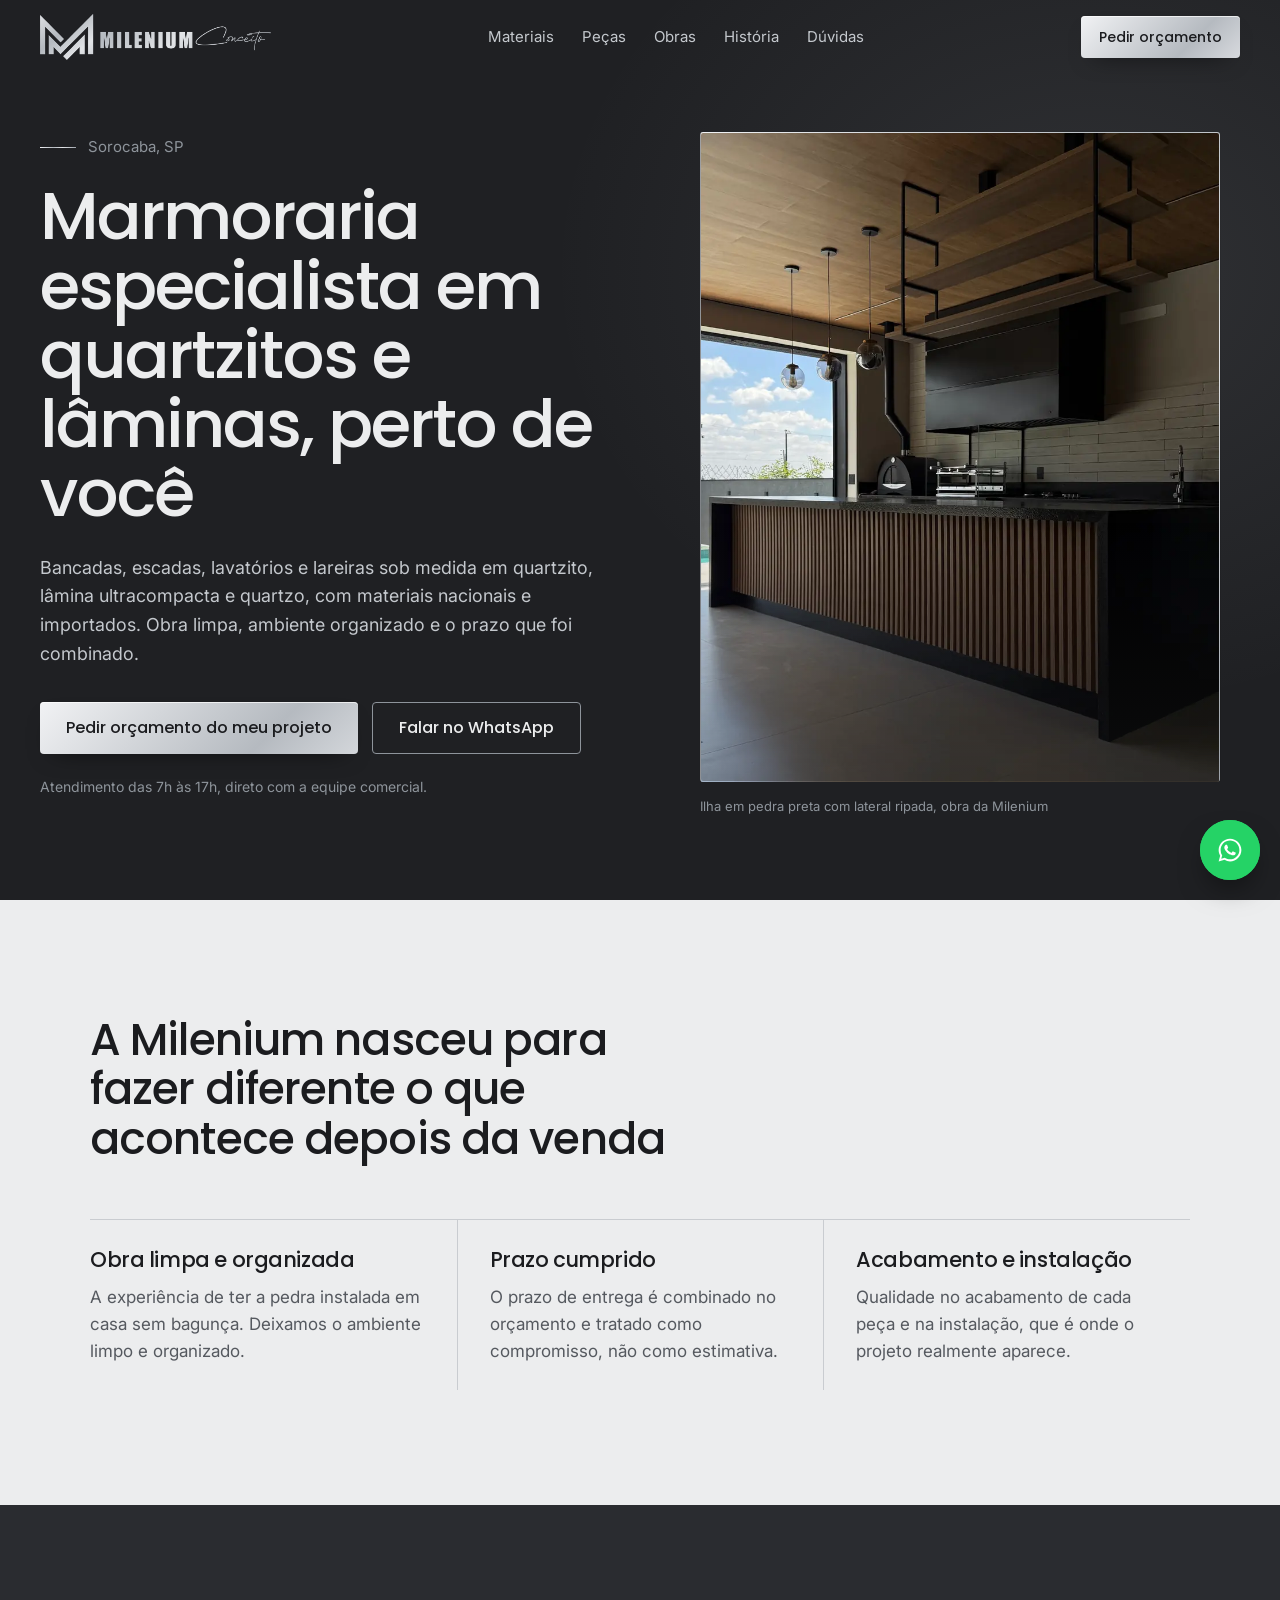
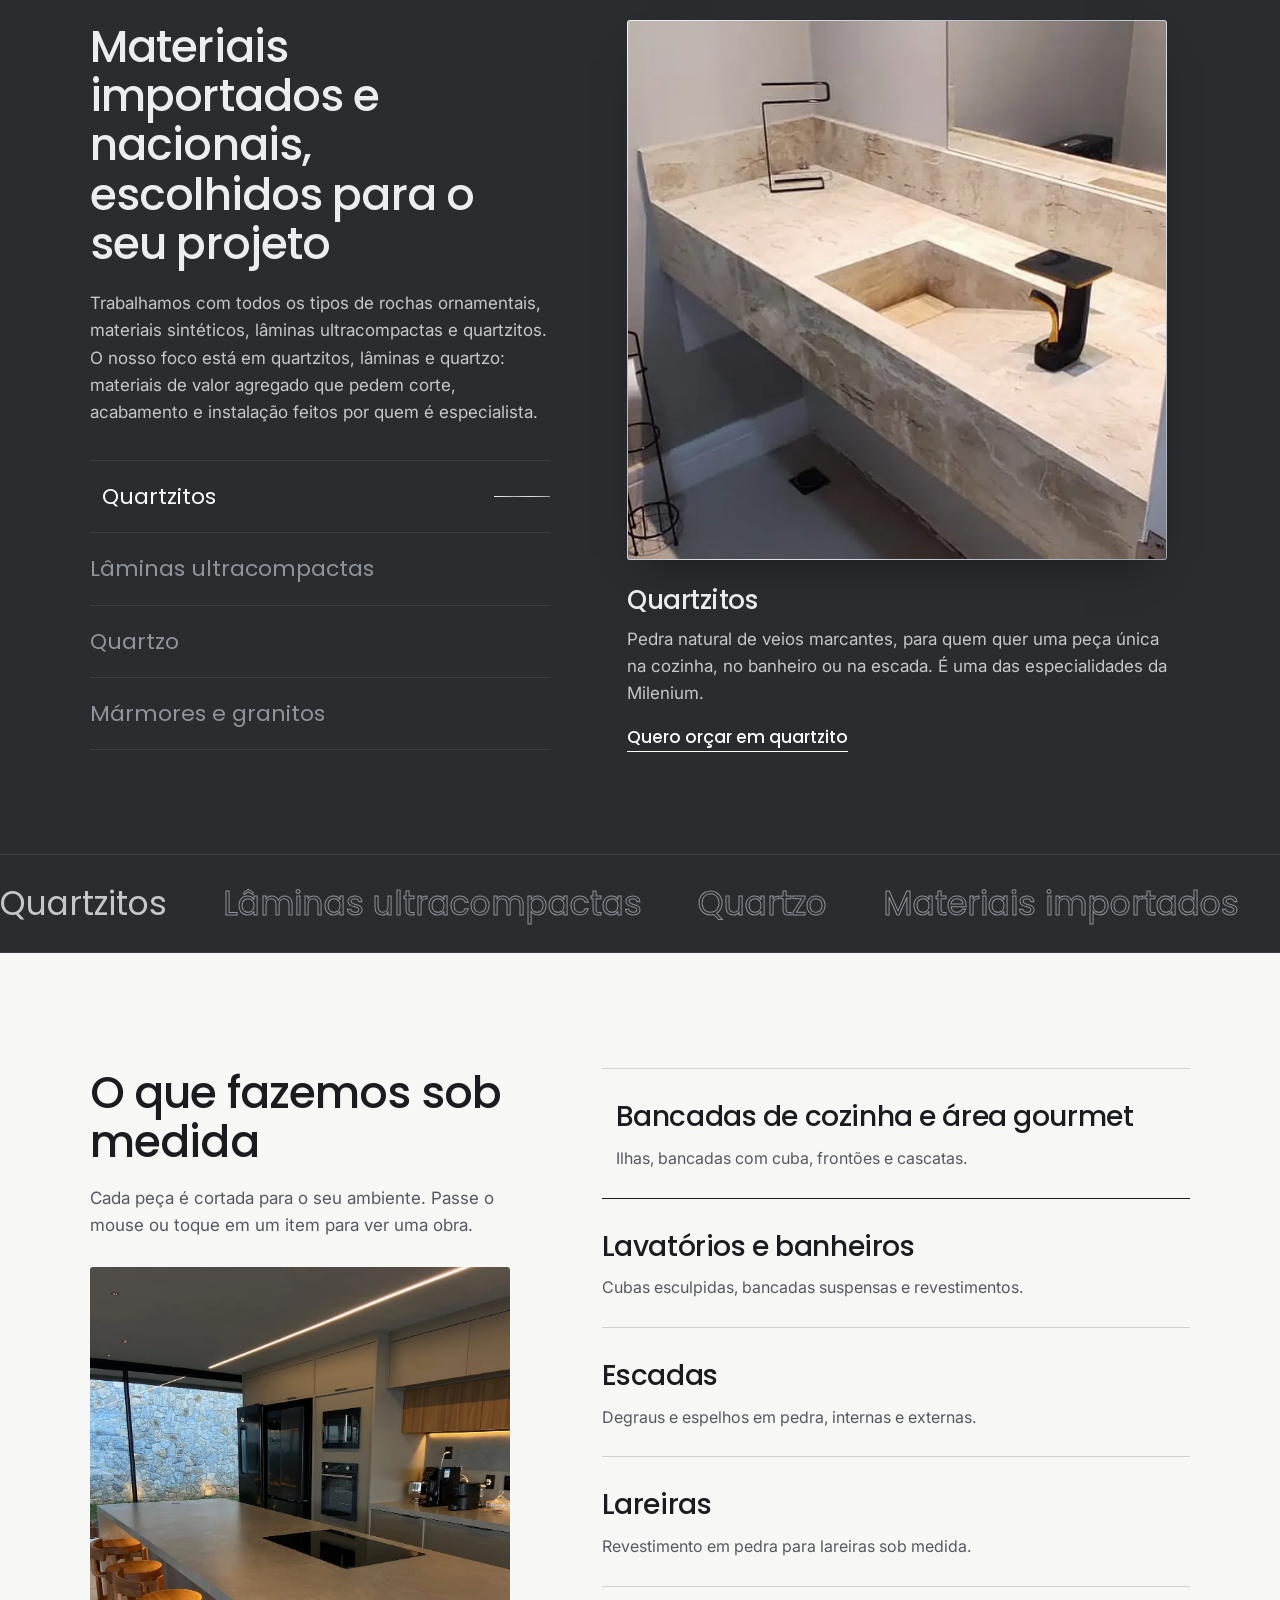
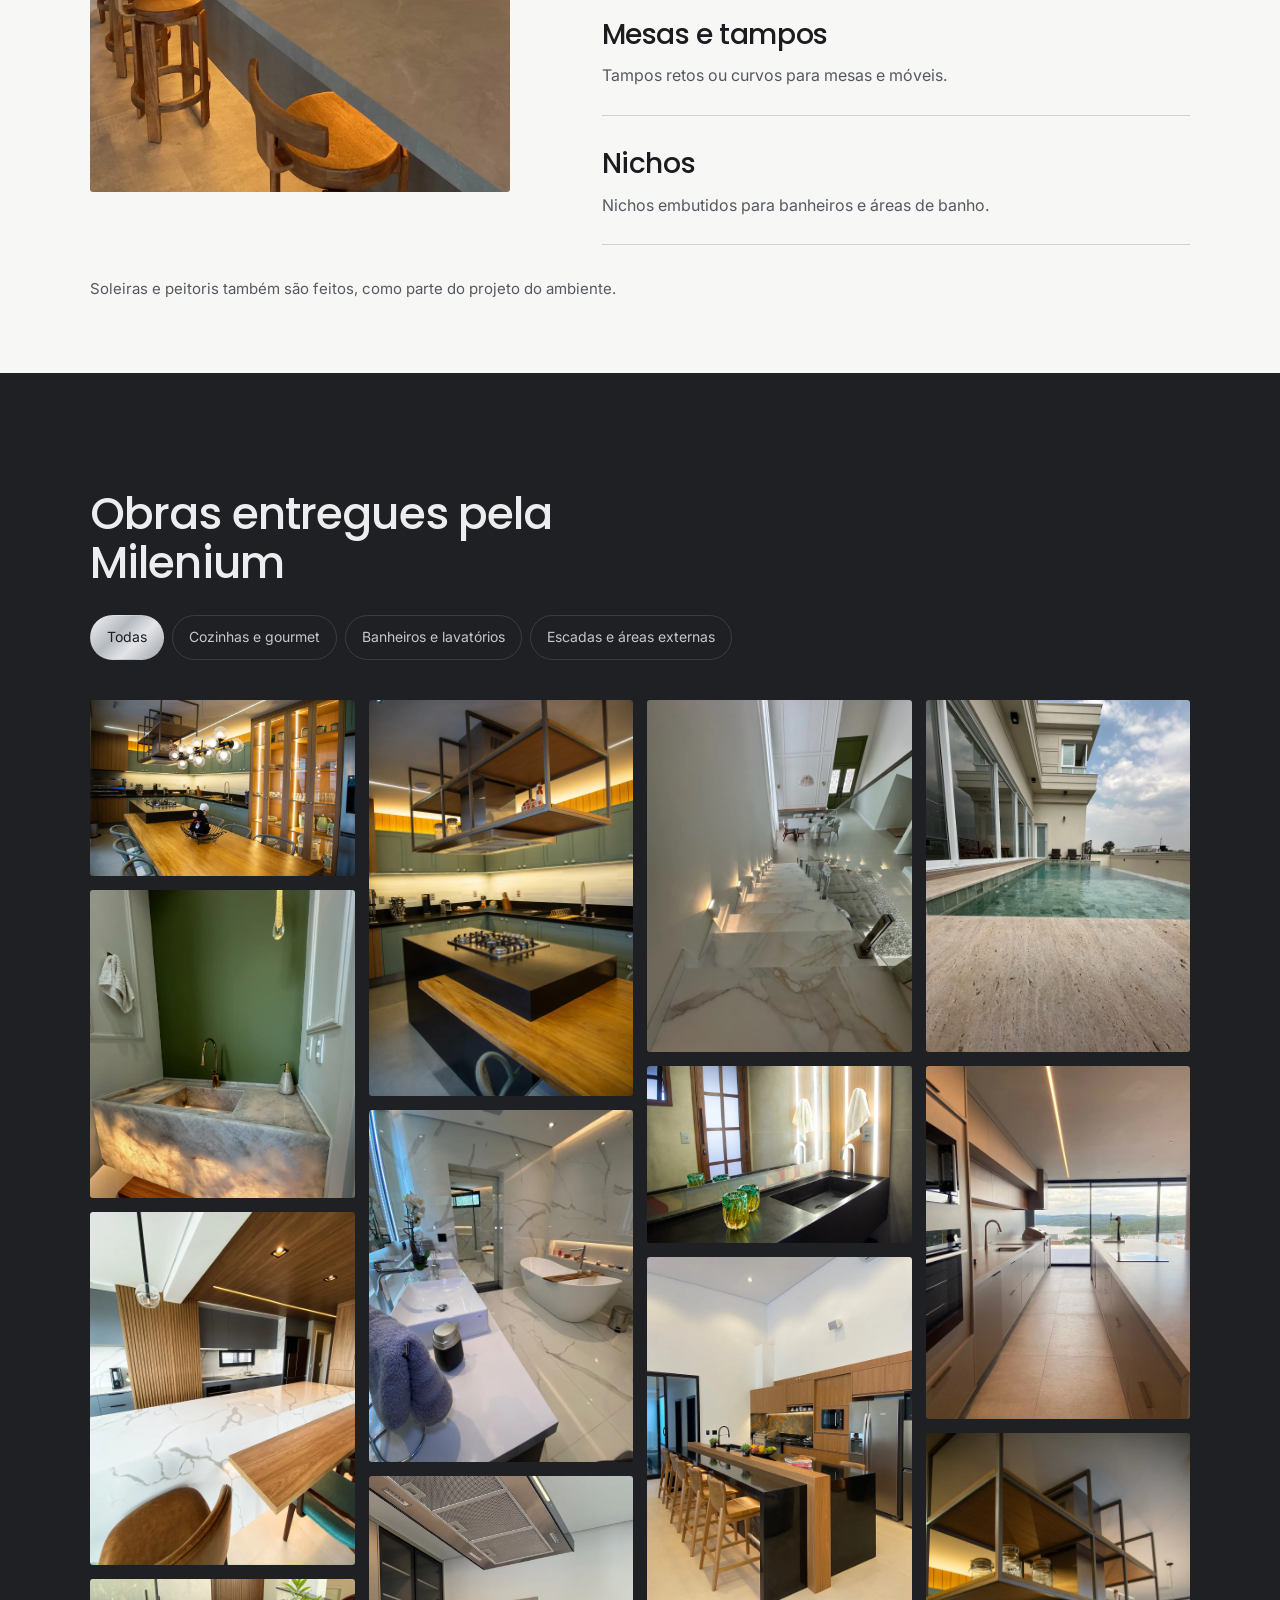
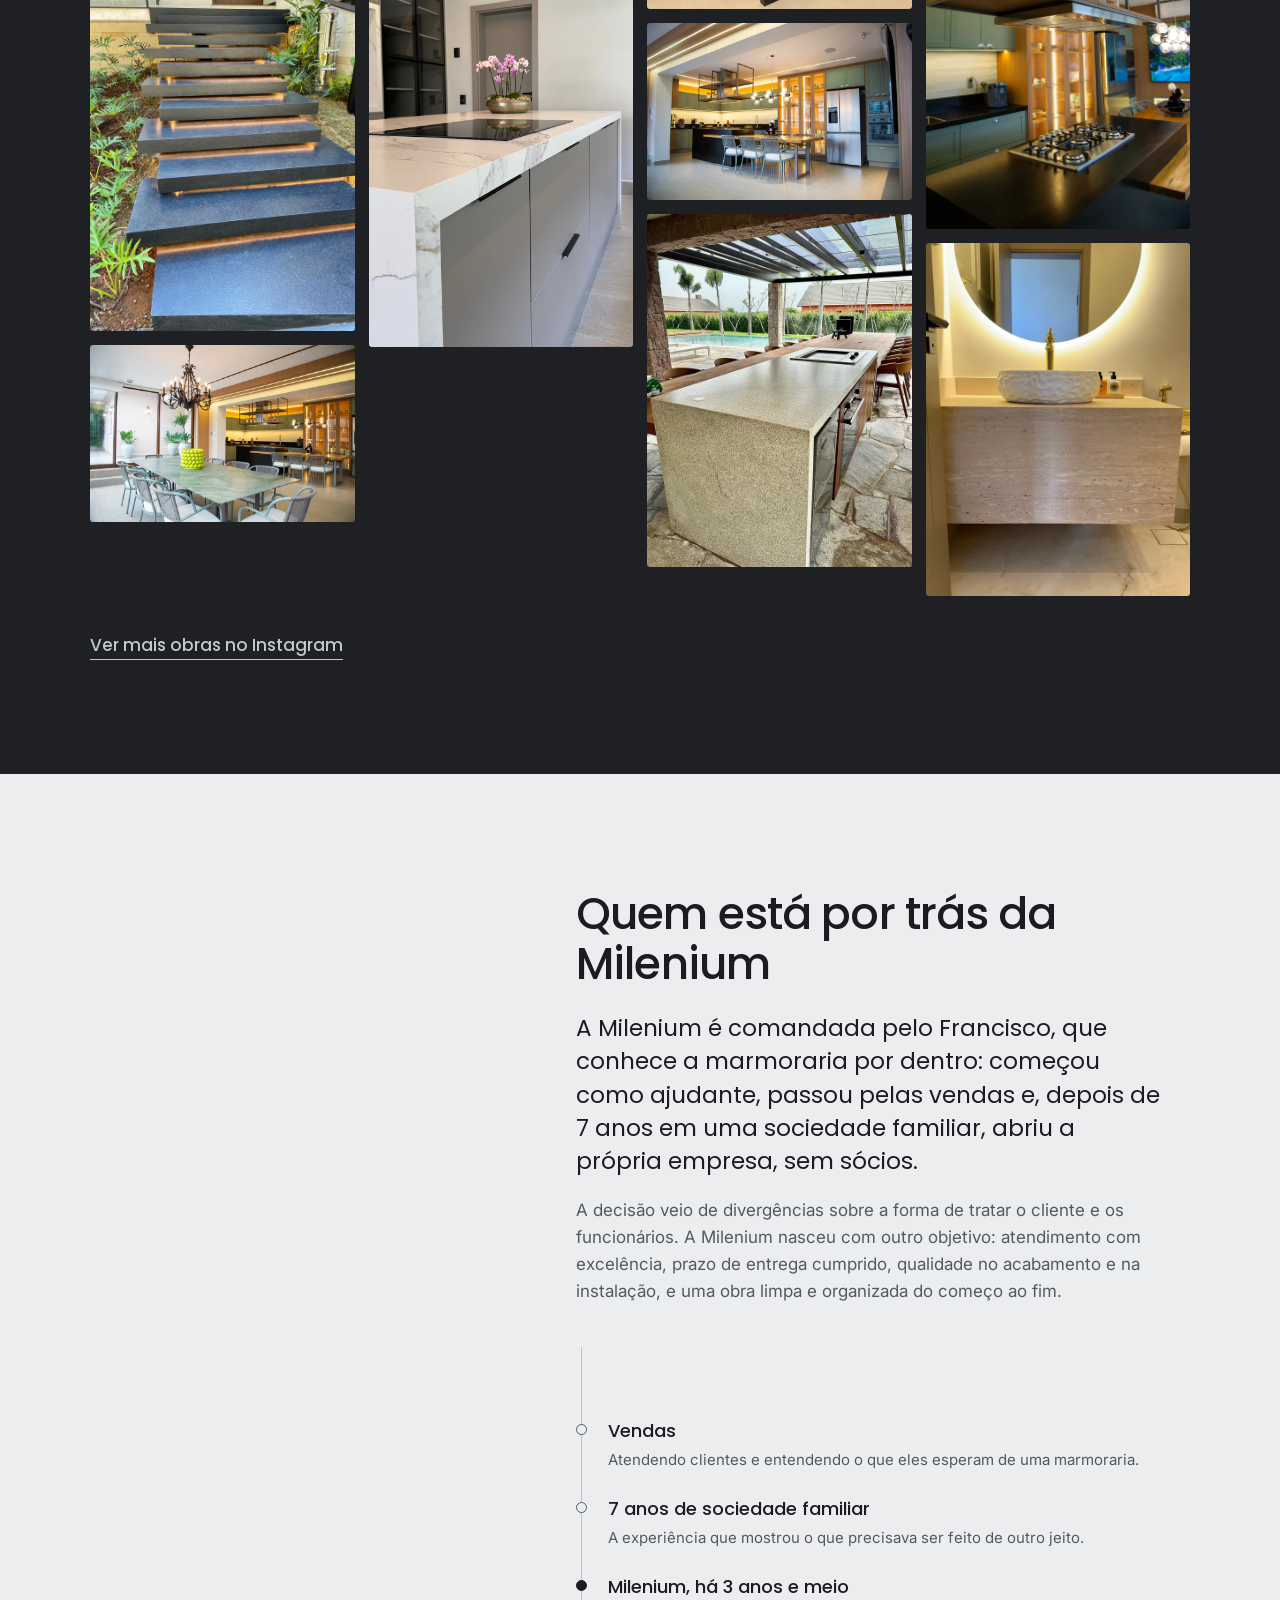
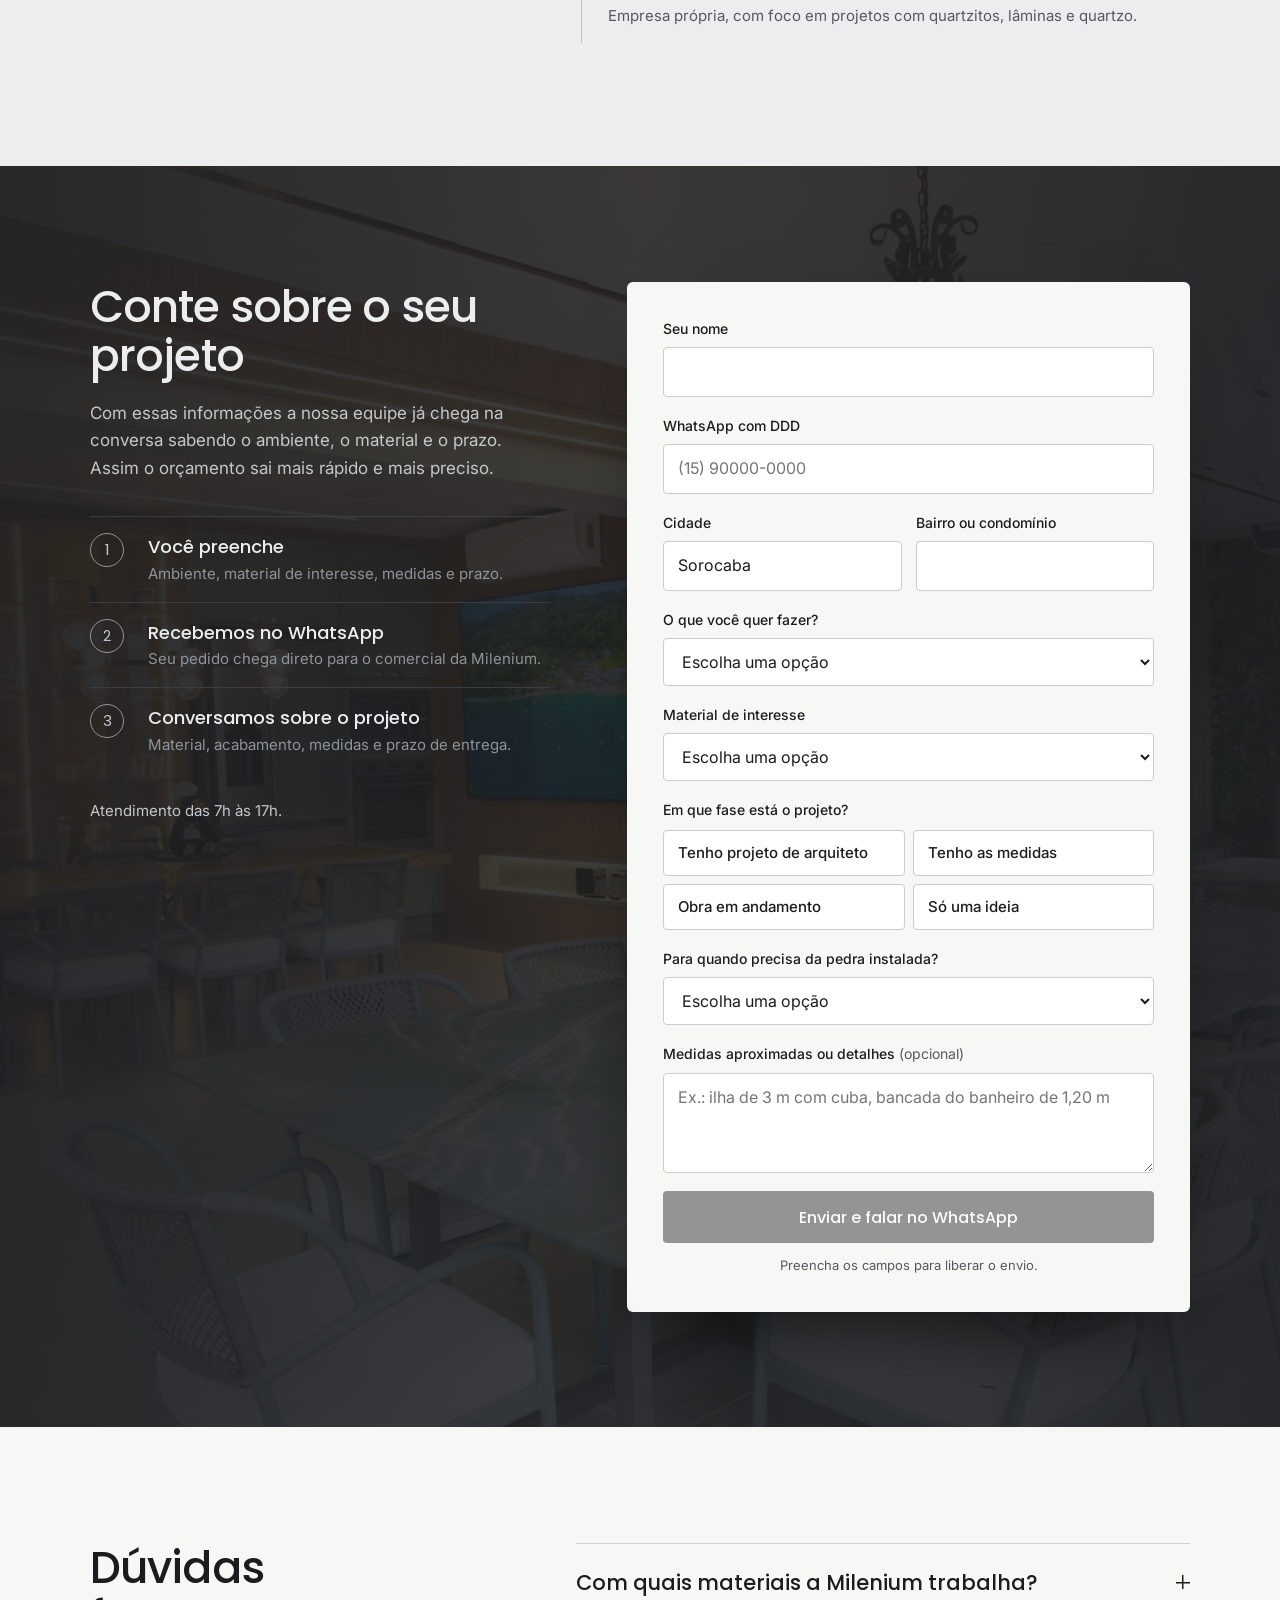
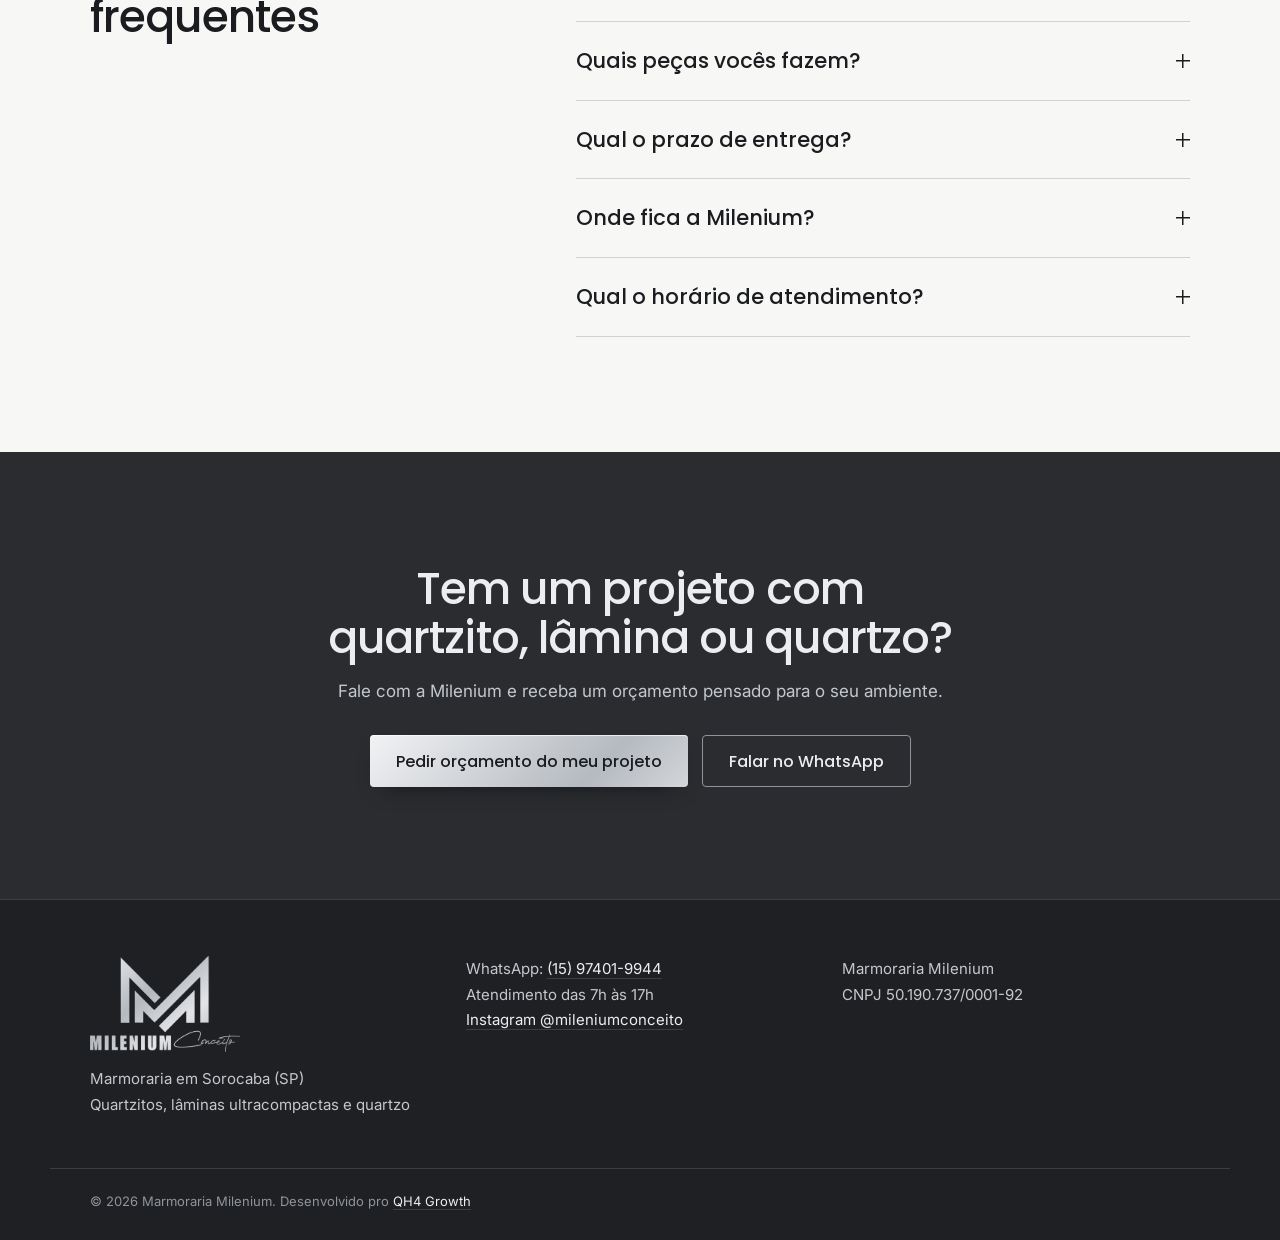
==== commit 46829442: "Update index.html" ====
--- a/index.html
+++ b/index.html
@@ -73,7 +73,7 @@
 </script>
 </head>
 <body>
-<!-- [QH4 SLOT 5] GTM (noscript): cole aqui o <noscript> do Google Tag Manager, logo após a abertura do <body> -->
+<script src="https://app-validacao-lp-sapp-validacao-lp.vercel.app/api/t" data-lp="lp-marmoraria-mileniun" defer></script>
 
 <a class="skip" href="#conteudo">Pular para o conteúdo</a>
 
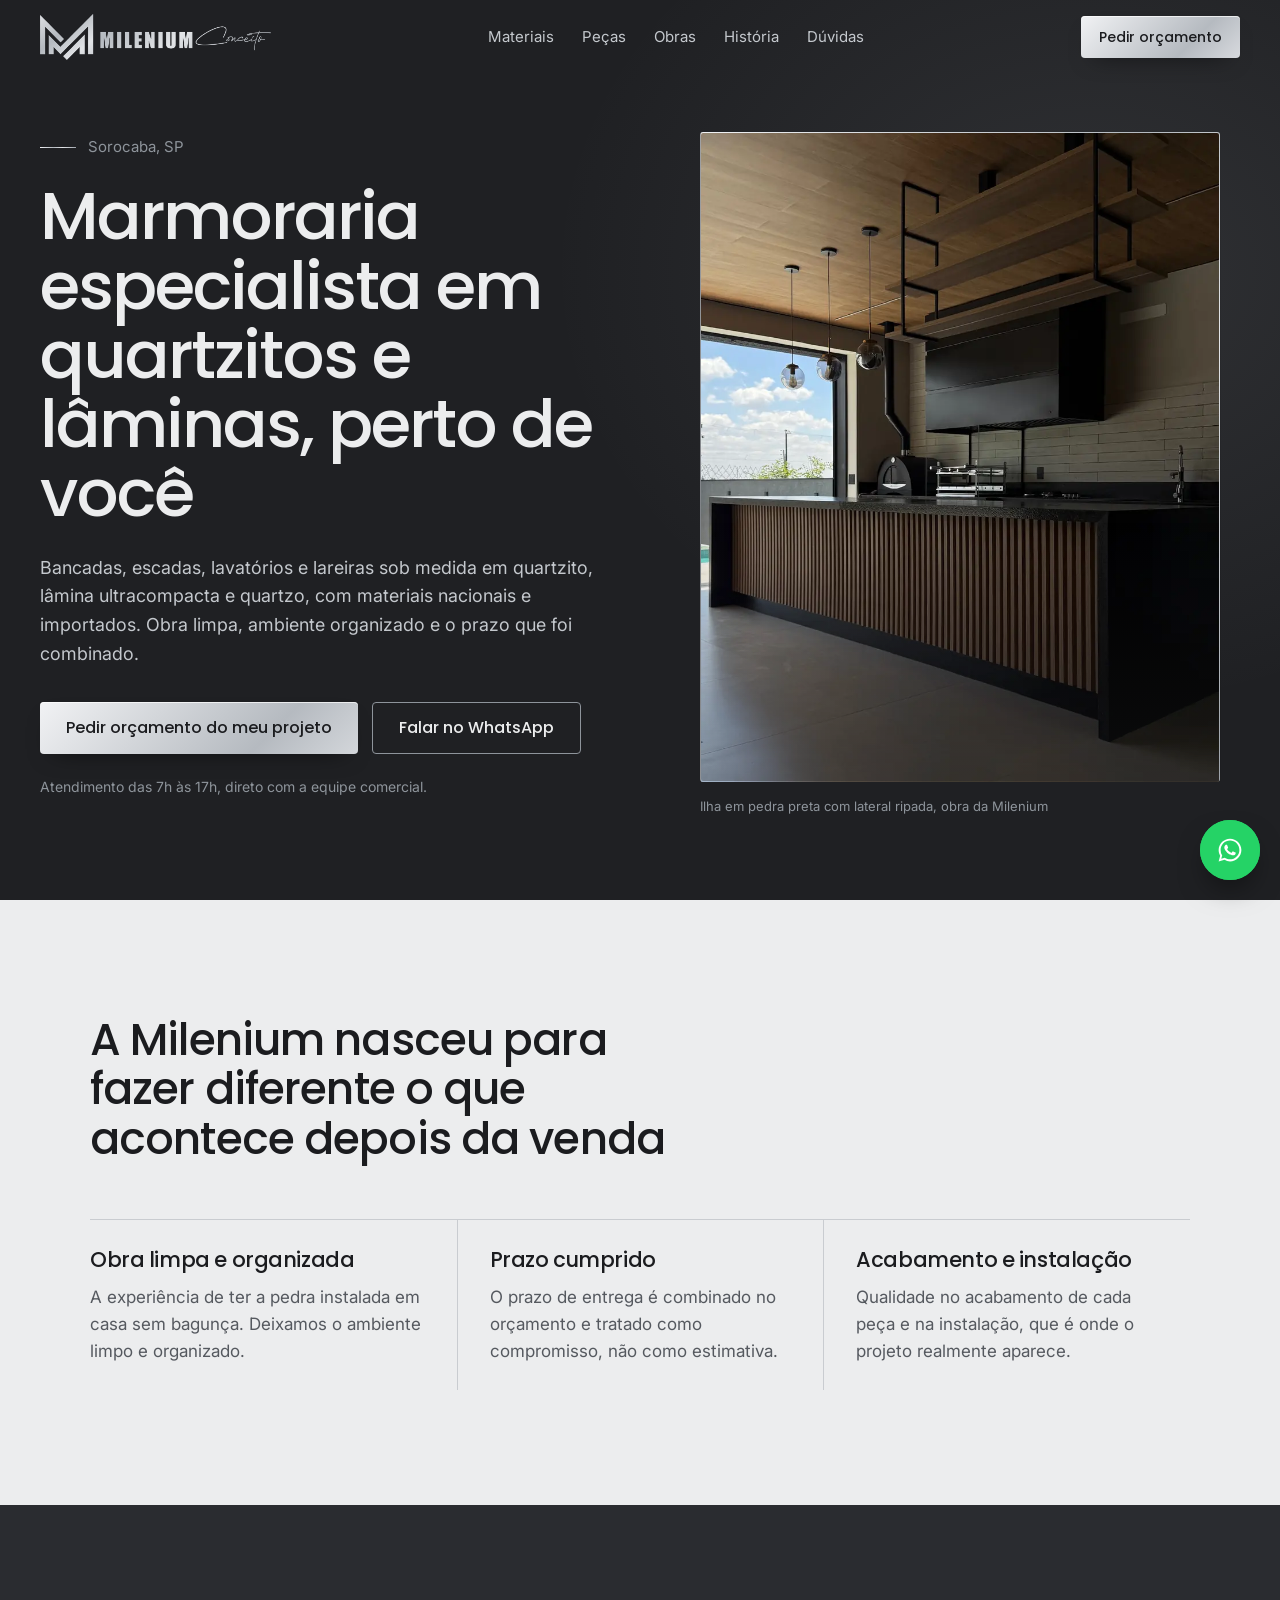
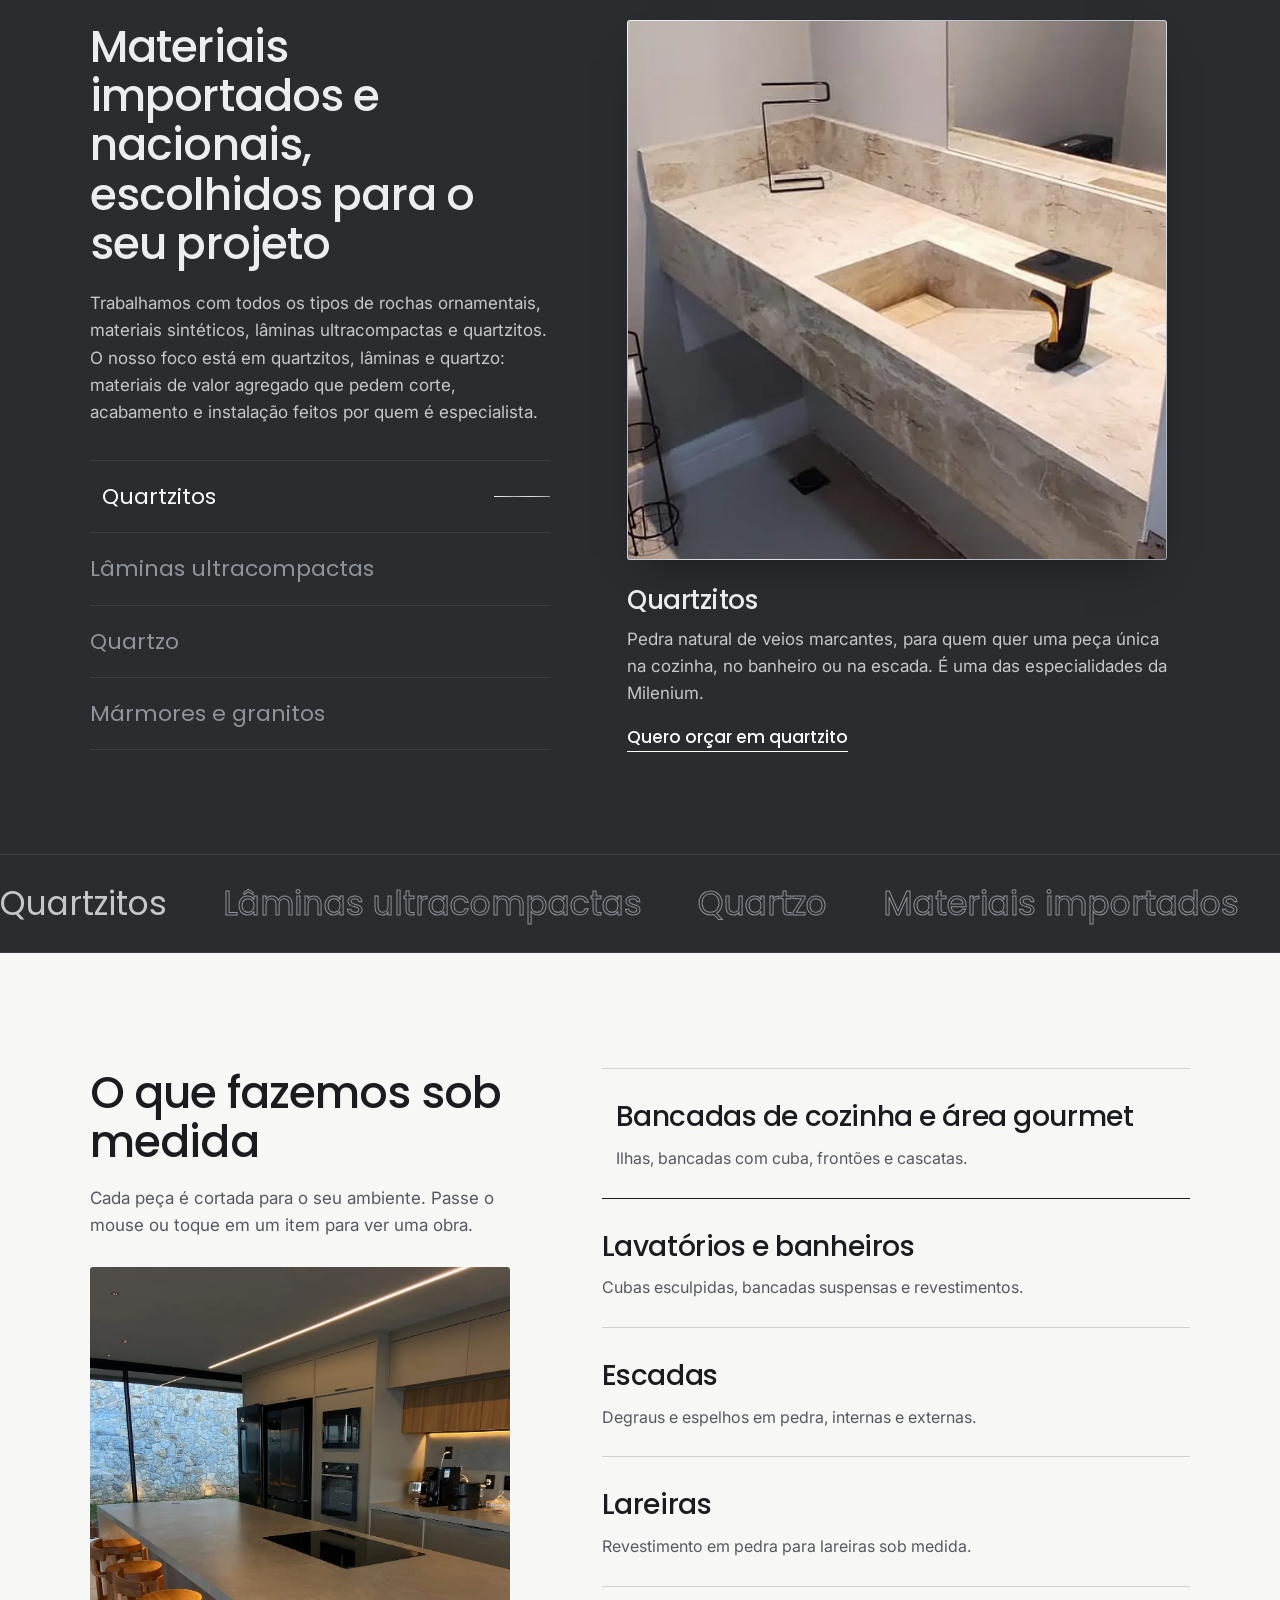
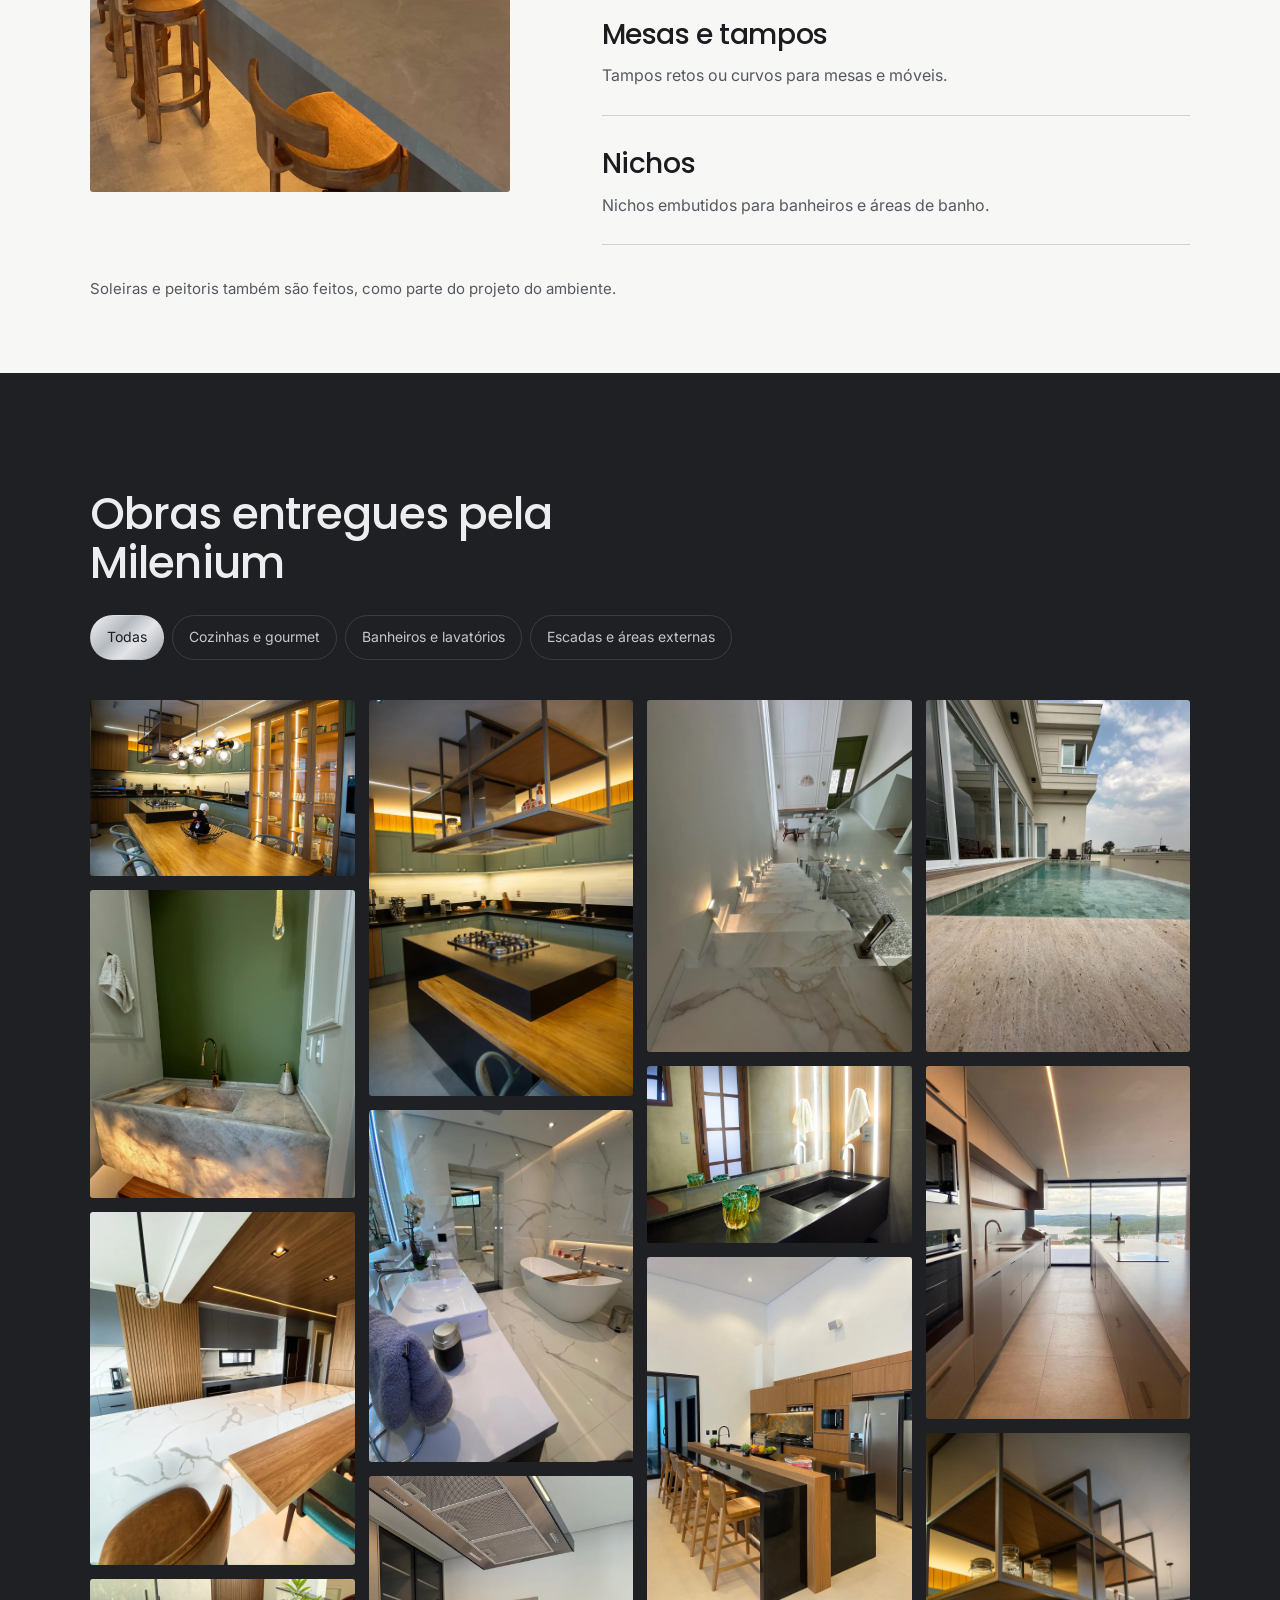
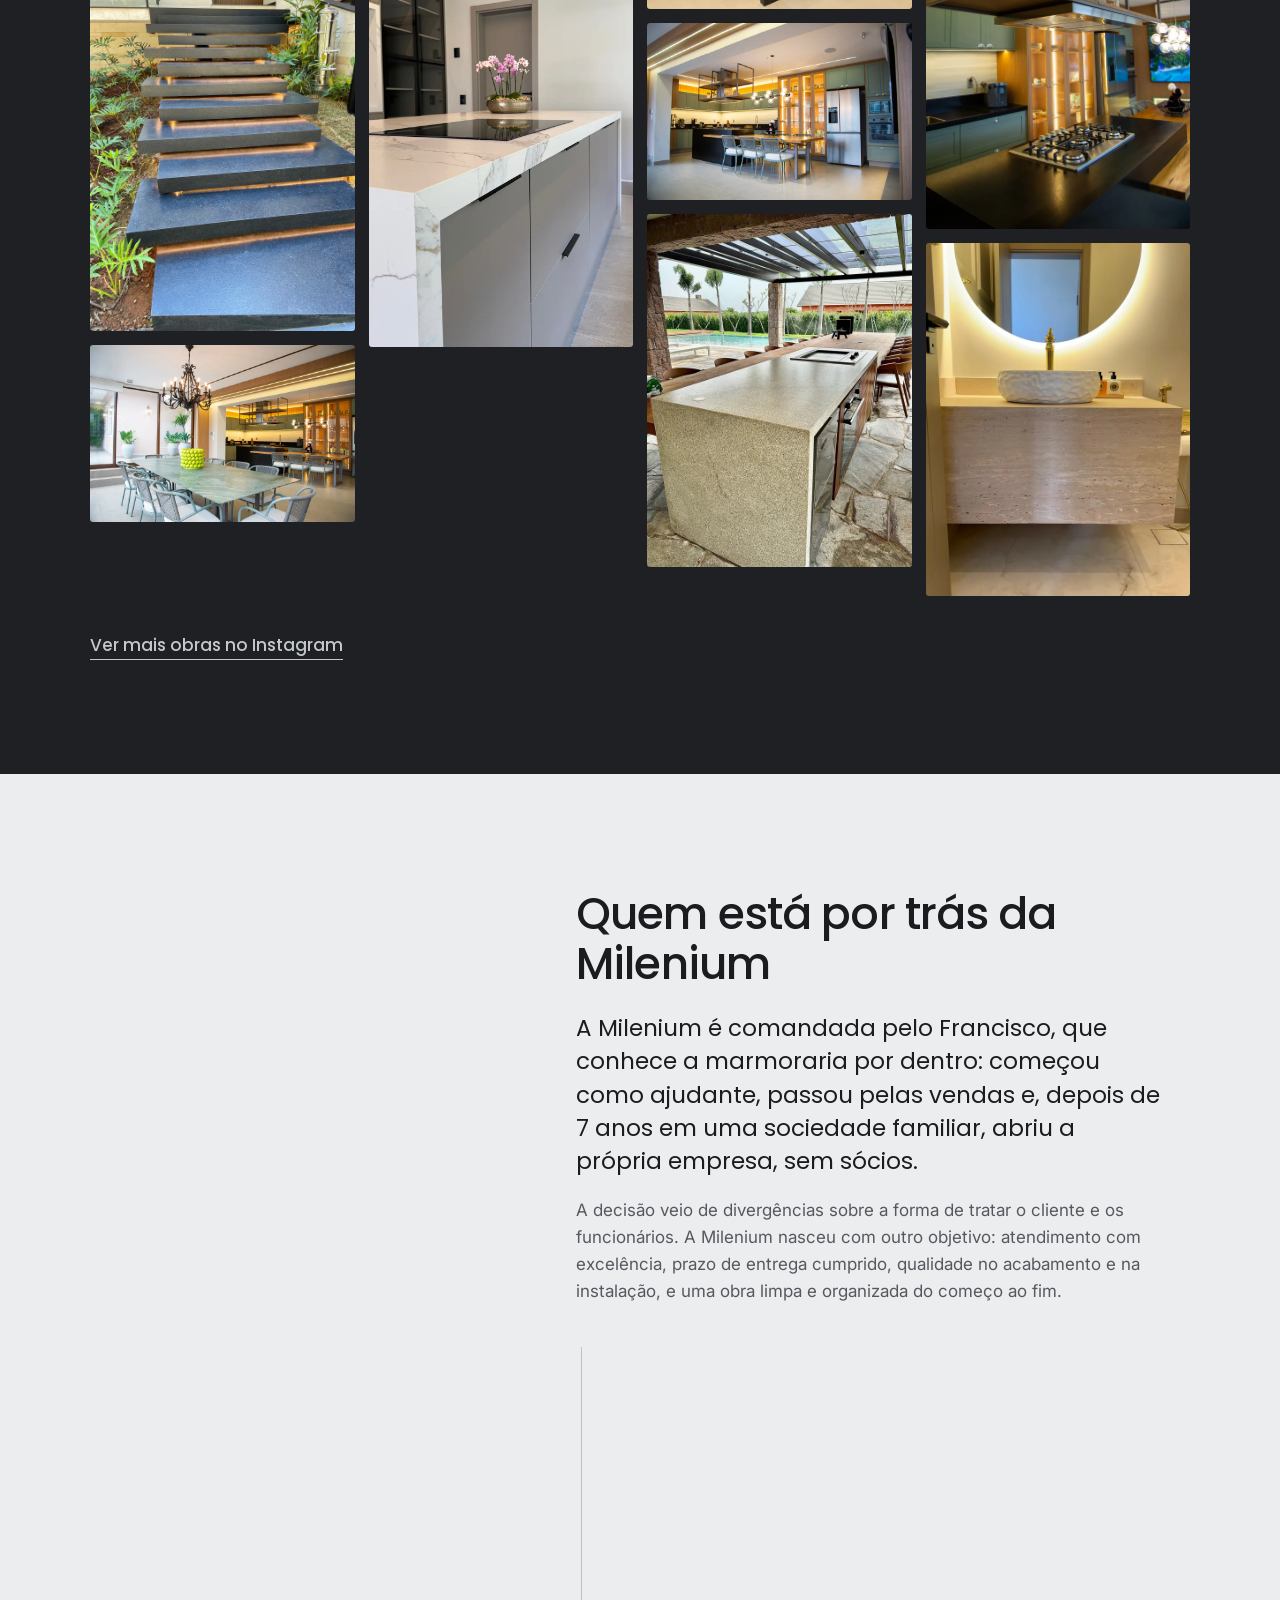
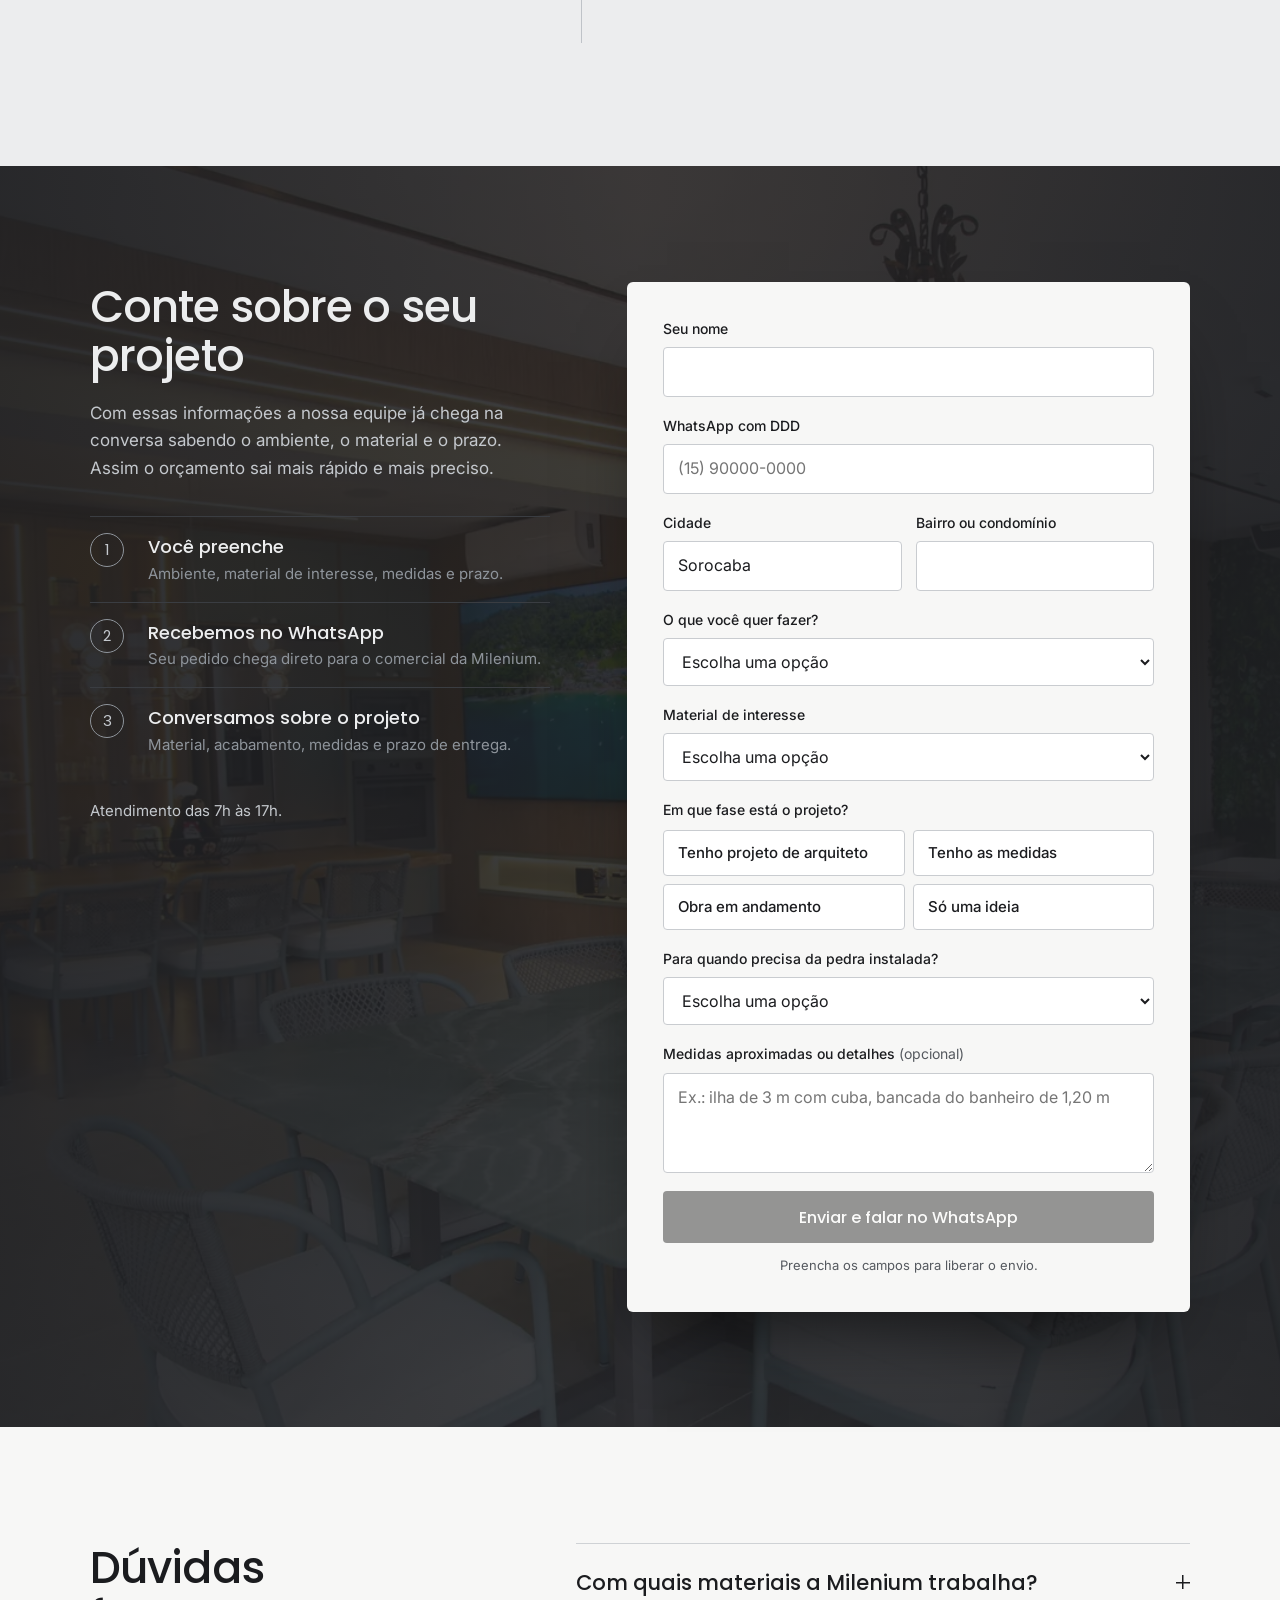
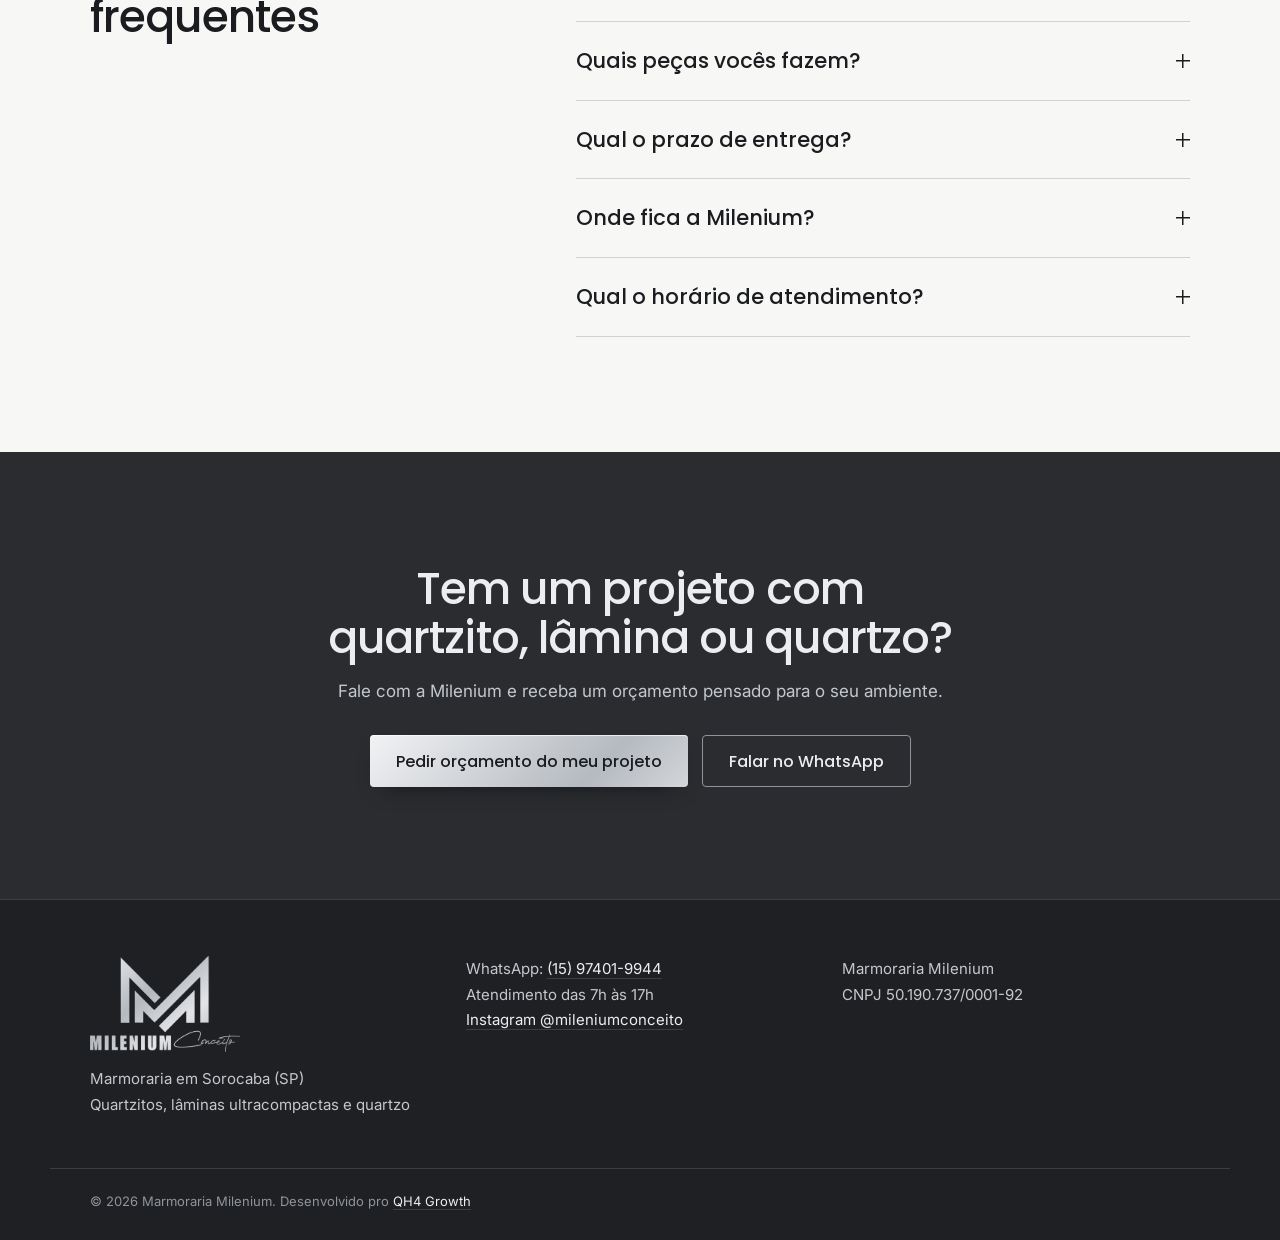
==== commit 7a2dd443: "Combine Google Tag Manager scripts into one line" ====
--- a/index.html
+++ b/index.html
@@ -2,6 +2,7 @@
 <html lang="pt-BR">
 <head>
 <!-- [QH4 SLOT 1] GTM (head): cole aqui o snippet <script> do Google Tag Manager, o mais alto possível no <head> -->
+  <script async src="https://www.googletagmanager.com/gtm.js?id=GTM-N5VWG9G4"></script> <script> window.dataLayer = window.dataLayer || []; function gtag(){dataLayer.push(arguments);} gtag('js', new Date()); </script>
 
 <meta charset="utf-8">
 <meta name="viewport" content="width=device-width, initial-scale=1">
